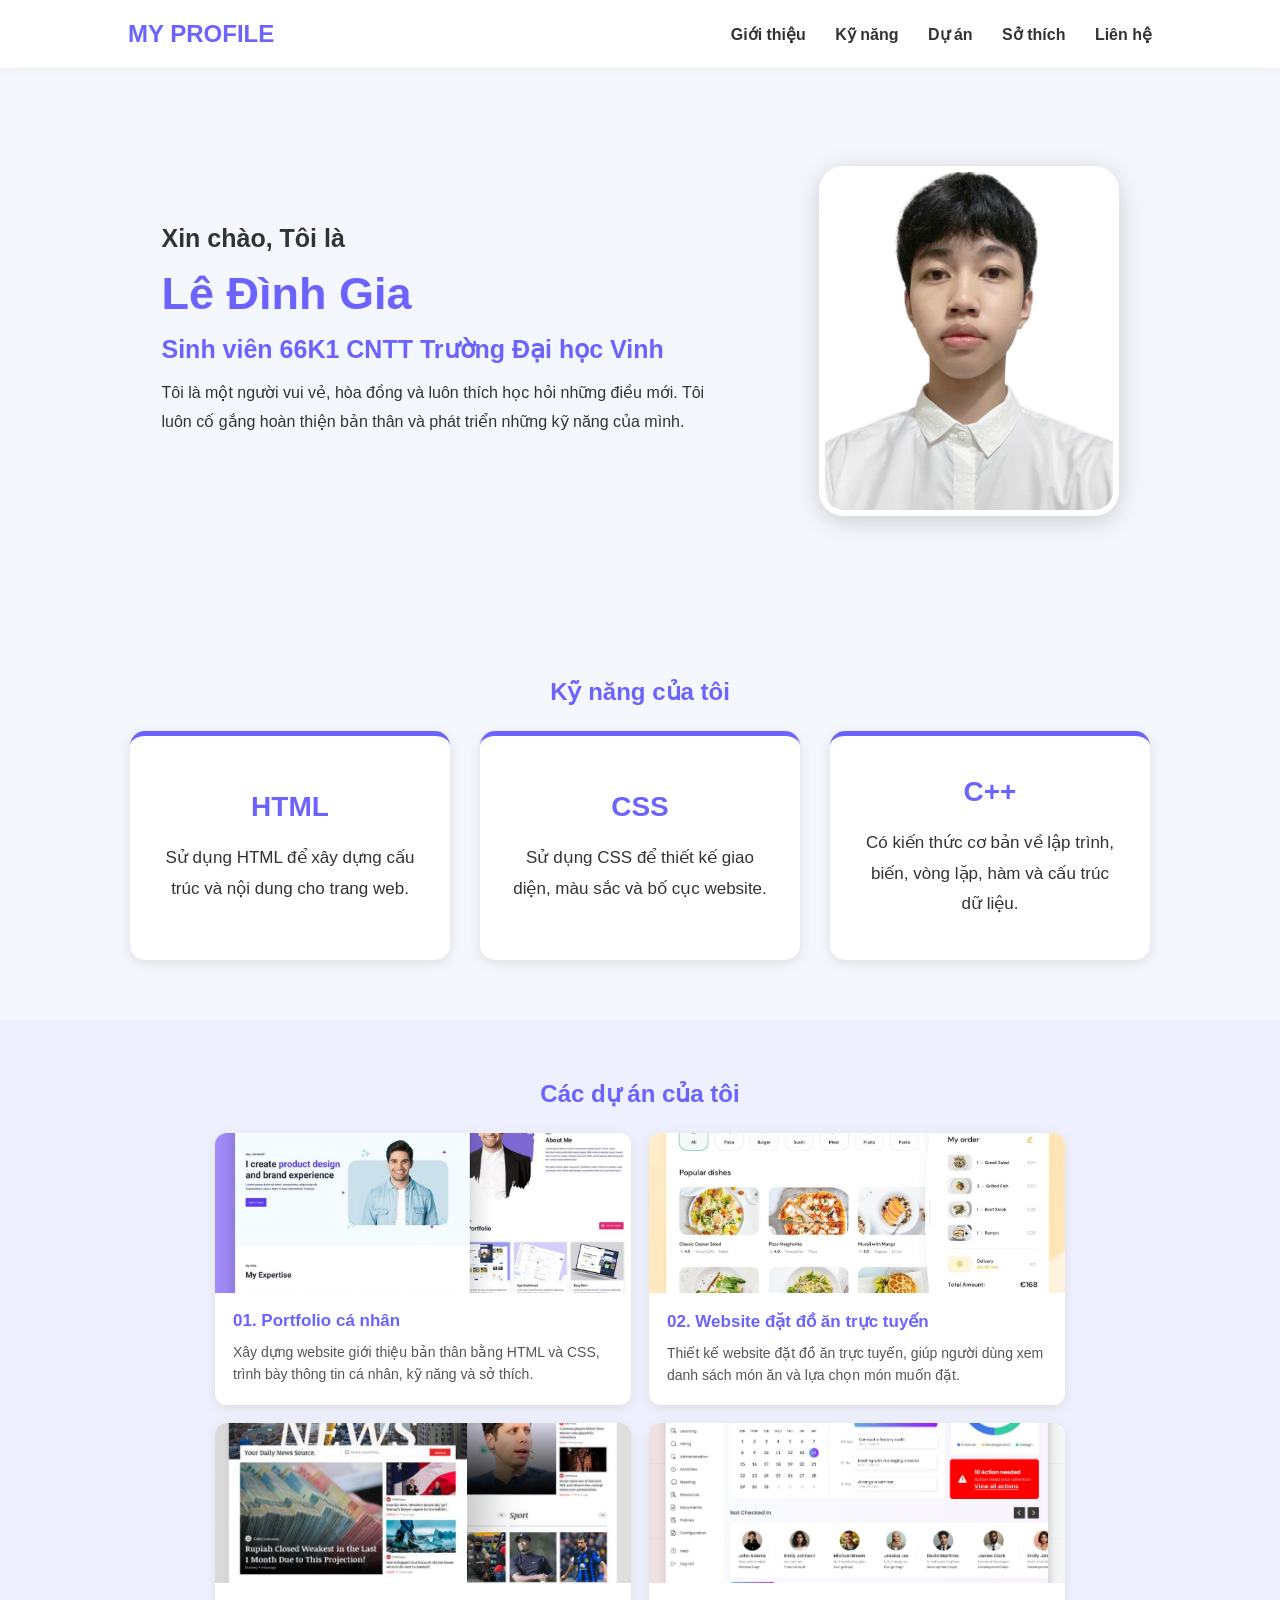
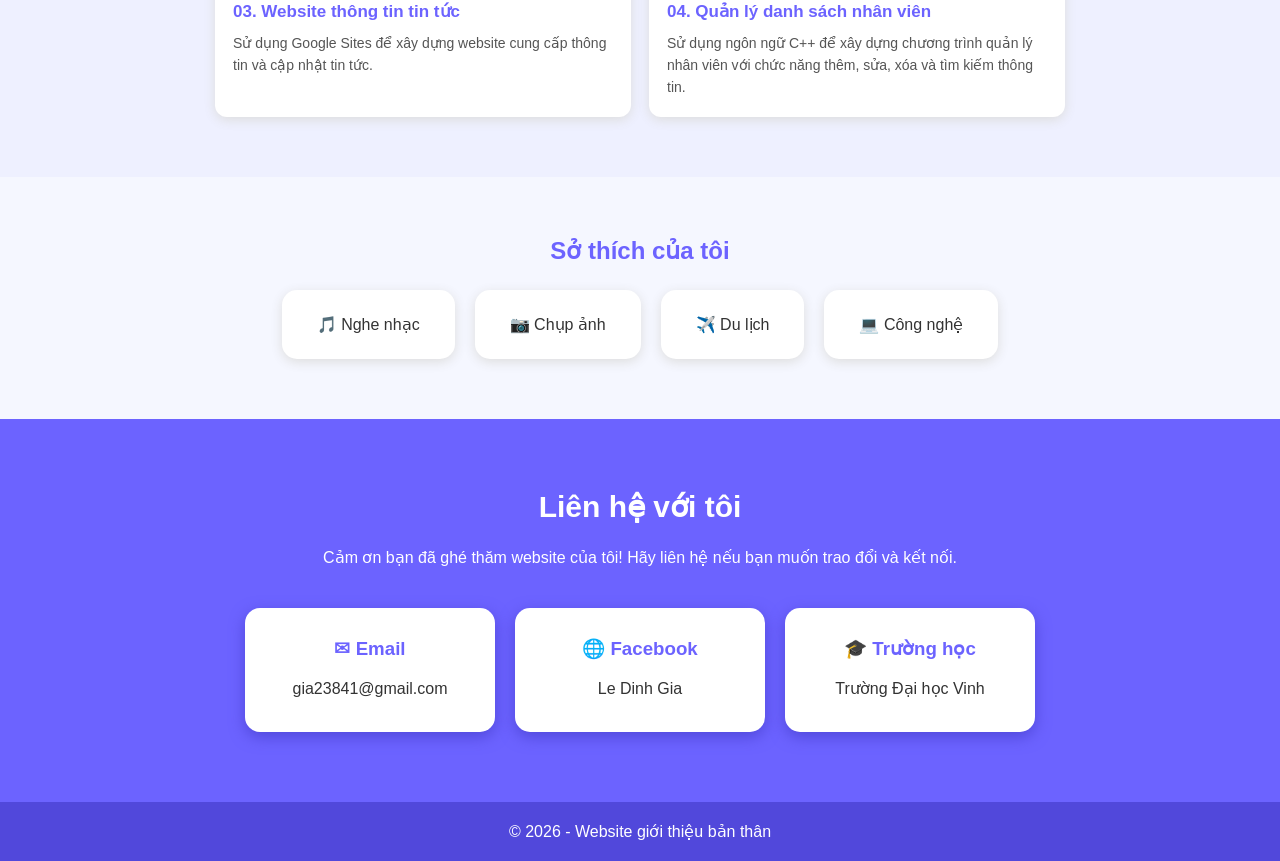
==== index.html @ 448e24ee "Refactor index.html structure and content" ====
<!DOCTYPE html>
<html lang="vi">
<head>
    <meta charset="UTF-8">
    <meta name="viewport" content="width=device-width, initial-scale=1.0">
    <title>Giới thiệu bản thân</title>
    <link rel="stylesheet" href="LeDinhGia.css">
</head>
<body>

    <!-- THANH MENU -->
    <header>
        <h2>MY PROFILE</h2>
        <nav>
            <a href="#about">Giới thiệu</a>
            <a href="#skill">Kỹ năng</a>
            <a href="#project">Dự án</a>
            <a href="#hobby">Sở thích</a>
            <a href="#contact">Liên hệ</a>
        </nav>
    </header>

    <!-- GIỚI THIỆU -->
    <section class="about" id="about">
        <div class="content">
            <h3>Xin chào, Tôi là</h3>
            <h1>Lê Đình Gia</h1>
            <h2>Sinh viên 66K1 CNTT Trường Đại học Vinh</h2>
            <p>
                Tôi là một người vui vẻ, hòa đồng và luôn thích học hỏi
                những điều mới. Tôi luôn cố gắng hoàn thiện bản thân
                và phát triển những kỹ năng của mình.
            </p>
        </div>

        <div class="image">
            <img src="LeDinhGia.jpg" alt="Ảnh chân dung của tôi">
        </div>
    </section>

    <!-- KỸ NĂNG -->
    <section class="skill" id="skill">
        <h2>Kỹ năng của tôi</h2>

        <div class="skill-list">

            <div class="item">
                <h3>HTML</h3>
                <p>
                    Sử dụng HTML để xây dựng cấu trúc
                    và nội dung cho trang web.
                </p>
            </div>

            <div class="item">
                <h3>CSS</h3>
                <p>
                    Sử dụng CSS để thiết kế giao diện,
                    màu sắc và bố cục website.
                </p>
            </div>

            <div class="item">
                <h3>C++</h3>
                <p>
                    Có kiến thức cơ bản về lập trình,
                    biến, vòng lặp, hàm và cấu trúc dữ liệu.
                </p>
            </div>

        </div>
    </section>

    <!-- DỰ ÁN -->
    <section class="project" id="project">
        <h2>Các dự án của tôi</h2>

        <div class="project-list">

            <div class="project-item">
                <img src="portfolio.jpg" alt="Portfolio cá nhân">
                <div class="project-content">
                    <h3>01. Portfolio cá nhân</h3>
                    <p>
                        Xây dựng website giới thiệu bản thân bằng HTML
                        và CSS, trình bày thông tin cá nhân, kỹ năng
                        và sở thích.
                    </p>
                </div>
            </div>

            <div class="project-item">
                <img src="food.jpg" alt="Website đặt đồ ăn">
                <div class="project-content">
                    <h3>02. Website đặt đồ ăn trực tuyến</h3>
                    <p>
                        Thiết kế website đặt đồ ăn trực tuyến,
                        giúp người dùng xem danh sách món ăn
                        và lựa chọn món muốn đặt.
                    </p>
                </div>
            </div>

            <div class="project-item">
                <img src="news.jpg.png" alt="Website thông tin tin tức">
                <div class="project-content">
                    <h3>03. Website thông tin tin tức</h3>
                    <p>
                        Sử dụng Google Sites để xây dựng website
                        cung cấp thông tin và cập nhật tin tức.
                    </p>
                </div>
            </div>

            <div class="project-item">
                <img src="employee.jpg" alt="Quản lý danh sách nhân viên">
                <div class="project-content">
                    <h3>04. Quản lý danh sách nhân viên</h3>
                    <p>
                        Sử dụng ngôn ngữ C++ để xây dựng chương trình
                        quản lý nhân viên với chức năng thêm, sửa,
                        xóa và tìm kiếm thông tin.
                    </p>
                </div>
            </div>

        </div>
    </section>

    <!-- SỞ THÍCH -->
    <section class="hobby" id="hobby">
        <h2>Sở thích của tôi</h2>

        <div class="hobby-list">
            <div class="item">🎵 Nghe nhạc</div>
            <div class="item">📷 Chụp ảnh</div>
            <div class="item">✈️ Du lịch</div>
            <div class="item">💻 Công nghệ</div>
        </div>
    </section>

    <!-- LIÊN HỆ -->
    <section class="contact" id="contact">
        <h2>Liên hệ với tôi</h2>

        <p class="contact-intro">
            Cảm ơn bạn đã ghé thăm website của tôi!
            Hãy liên hệ nếu bạn muốn trao đổi và kết nối.
        </p>

        <div class="contact-list">

            <div class="contact-item">
                <h3>✉ Email</h3>
                <p>gia23841@gmail.com</p>
            </div>

            <div class="contact-item">
                <h3>🌐 Facebook</h3>
                <p>Le Dinh Gia</p>
            </div>

            <div class="contact-item">
                <h3>🎓 Trường học</h3>
                <p>Trường Đại học Vinh</p>
            </div>

        </div>
    </section>

    <!-- CHÂN TRANG -->
    <footer>
        <p>© 2026 - Website giới thiệu bản thân</p>
    </footer>

</body>
</html>
---- LeDinhGia.css ----
* {
    margin: 0;
    padding: 0;
    box-sizing: border-box;
    font-family: Arial, sans-serif;
    scroll-behavior: smooth;
}

body {
    background: #f5f7ff;
    color: #333;
}

/* THANH MENU */
header {
    display: flex;
    justify-content: space-between;
    align-items: center;
    padding: 20px 10%;
    background: white;
    box-shadow: 0 2px 10px #eee;
}

header h2 {
    color: #6c63ff;
}

nav a {
    text-decoration: none;
    color: #333;
    margin-left: 25px;
    font-weight: bold;
    transition: 0.3s;
}

nav a:hover {
    color: #6c63ff;
}

/* GIỚI THIỆU */
.about {
    min-height: 550px;
    display: flex;
    align-items: center;
    justify-content: space-around;
    padding: 60px 10%;
    gap: 40px;
}

.content {
    max-width: 550px;
}

.content h3 {
    font-size: 25px;
}

.content h1 {
    font-size: 45px;
    color: #6c63ff;
    margin: 15px 0;
}

.content h2 {
    font-size: 25px;
    margin-bottom: 15px;
}

.content p {
    line-height: 1.8;
    margin-bottom: 25px;
}

/* ẢNH CÁ NHÂN */
.image img {
    width: 300px;
    height: 350px;
    object-fit: cover;
    border-radius: 25px;
    border: 6px solid white;
    box-shadow: 0 5px 25px #ccc;
}

/* CÁC PHẦN NỘI DUNG */
.skill, .project, .hobby {
    text-align: center;
    padding: 60px 10%;
}

section h2 {
    color: #6c63ff;
    margin-bottom: 25px;
}

/* KỸ NĂNG */
.skill-list {
    display: flex;
    justify-content: center;
    flex-wrap: wrap;
    gap: 30px;
}

.skill .item {
    width: 320px;
    min-height: 210px;
    padding: 40px 30px;
    border-top: 5px solid #6c63ff;
    display: flex;
    flex-direction: column;
    justify-content: center;
}

.skill .item h3 {
    color: #6c63ff;
    font-size: 28px;
    margin-bottom: 20px;
}

.skill .item p {
    font-size: 17px;
    line-height: 1.8;
}

/* DỰ ÁN */
.project {
    background: #eef0ff;
}

.project-list {
    display: grid;
    grid-template-columns: repeat(2, 1fr);
    gap: 18px;
    max-width: 850px;
    margin: auto;
}

.project-item {
    background: white;
    border-radius: 12px;
    overflow: hidden;
    box-shadow: 0 3px 12px #ddd;
    transition: 0.3s;
    text-align: left;
}

.project-item:hover {
    transform: translateY(-5px);
    box-shadow: 0 5px 18px #ccc;
}

.project-item img {
    width: 100%;
    height: 160px;
    object-fit: cover;
    display: block;
}

.project-content {
    padding: 18px;
}

.project-content h3 {
    color: #6c63ff;
    margin-bottom: 10px;
    font-size: 17px;
}

.project-content p {
    line-height: 1.6;
    color: #555;
    font-size: 14px;
}

/* SỞ THÍCH */
.hobby-list {
    display: flex;
    justify-content: center;
    flex-wrap: wrap;
    gap: 20px;
}

/* KHUNG NỘI DUNG */
.item {
    background: white;
    padding: 25px 35px;
    border-radius: 15px;
    box-shadow: 0 3px 12px #ddd;
    transition: 0.3s;
}

.item:hover {
    transform: translateY(-5px);
    box-shadow: 0 5px 18px #ccc;
}

/* LIÊN HỆ */
.contact {
    background: #6c63ff;
    color: white;
    text-align: center;
    padding: 70px 10%;
}

.contact h2 {
    color: white;
    font-size: 30px;
    margin-bottom: 20px;
}

.contact-intro {
    line-height: 1.8;
    margin-bottom: 35px;
}

.contact-list {
    display: flex;
    justify-content: center;
    flex-wrap: wrap;
    gap: 20px;
}

.contact-item {
    background: white;
    color: #333;
    padding: 30px 25px;
    width: 250px;
    border-radius: 15px;
    box-shadow: 0 5px 15px #5148db;
    transition: 0.3s;
}

.contact-item:hover {
    transform: translateY(-7px);
}

.contact-item h3 {
    color: #6c63ff;
    margin-bottom: 15px;
}

.contact-item p {
    line-height: 1.7;
}

/* CHÂN TRANG */
footer {
    text-align: center;
    padding: 20px;
    background: #5148db;
    color: white;
}

/* GIAO DIỆN ĐIỆN THOẠI */
@media (max-width: 768px) {
    header {
        flex-direction: column;
        gap: 20px;
        padding: 20px 5%;
    }

    nav {
        display: flex;
        justify-content: center;
        flex-wrap: wrap;
        gap: 15px;
    }

    nav a {
        margin: 0;
    }

    .about {
        flex-direction: column-reverse;
        text-align: center;
        padding: 40px 5%;
    }

    .content h1 {
        font-size: 35px;
    }

    .image img {
        width: 250px;
        height: 300px;
        max-width: 100%;
    }

    .skill, .project, .hobby {
        padding: 45px 5%;
    }

    .skill .item {
        width: 100%;
        max-width: 350px;
    }

    .project-list {
        grid-template-columns: 1fr;
        gap: 20px;
    }

    .project-item img {
        height: 180px;
    }

    .contact {
        padding: 45px 5%;
    }

    .contact-item {
        width: 100%;
        max-width: 350px;
    }
}
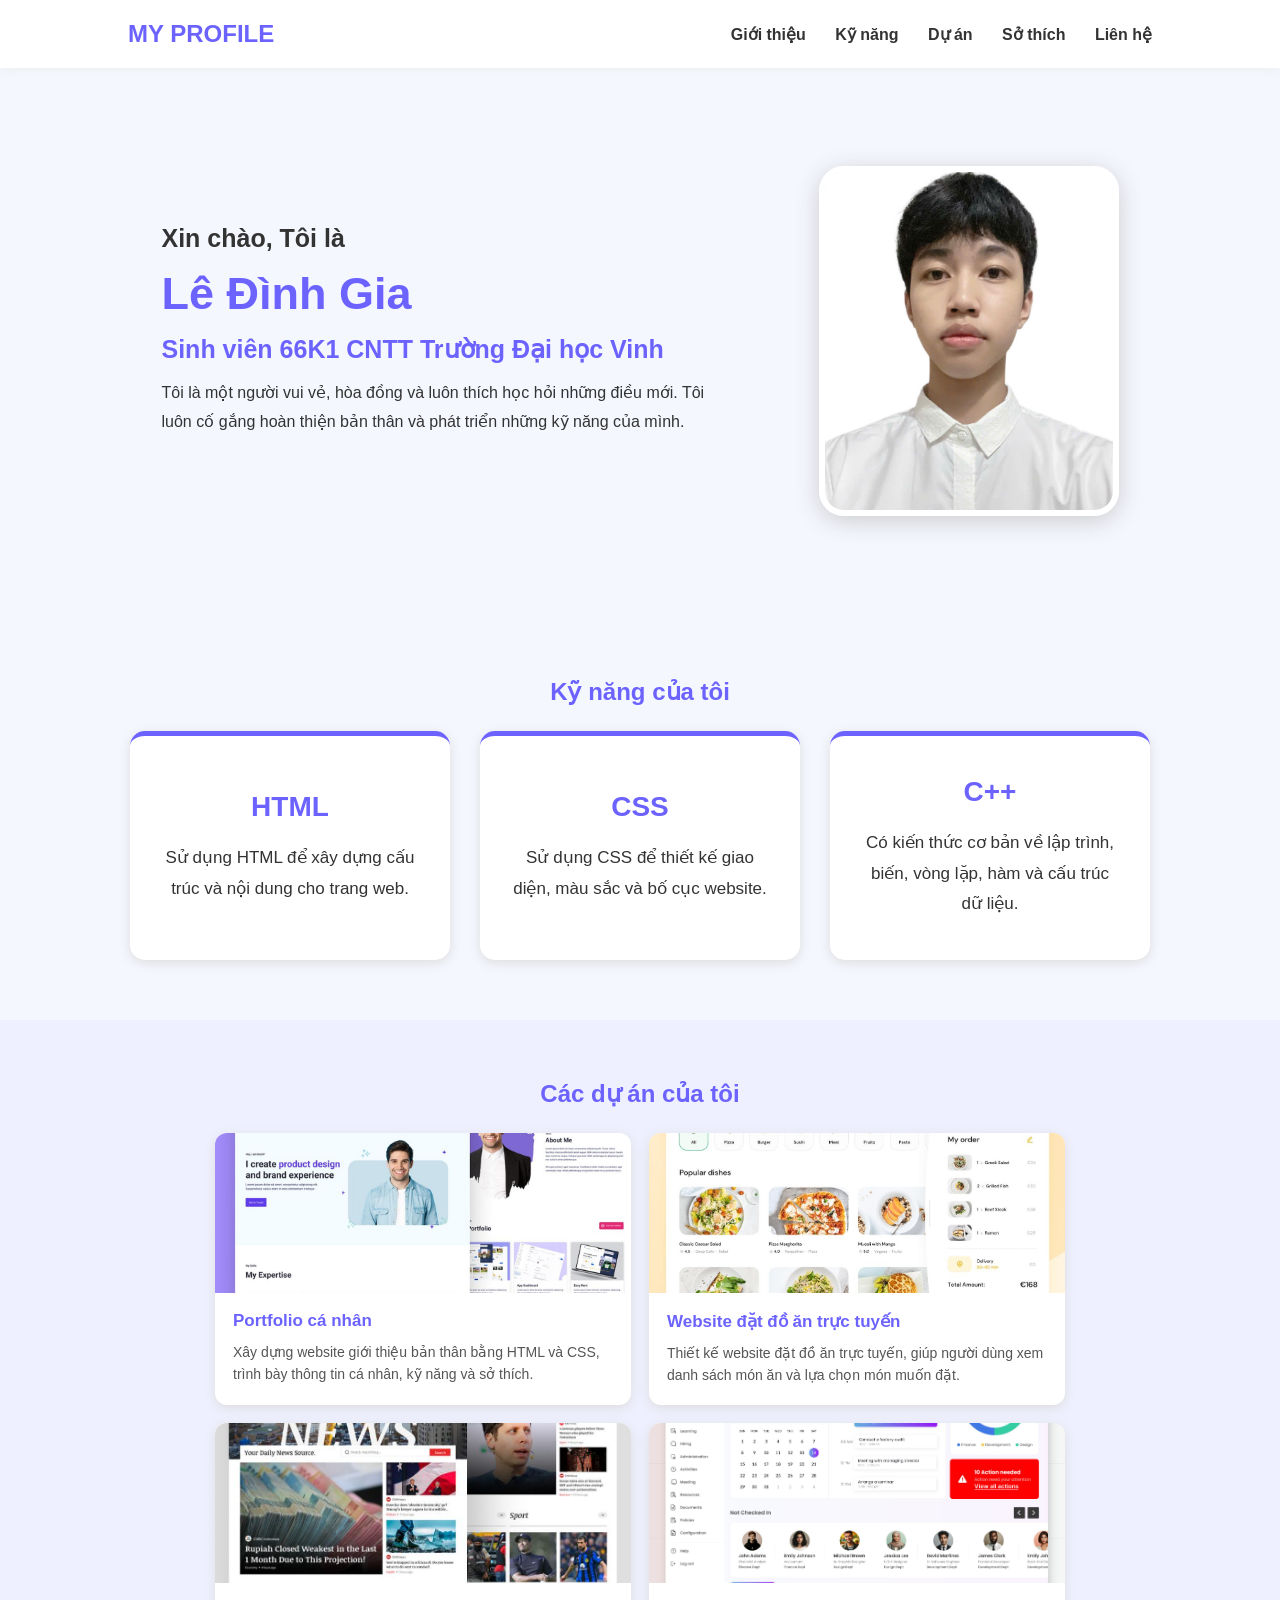
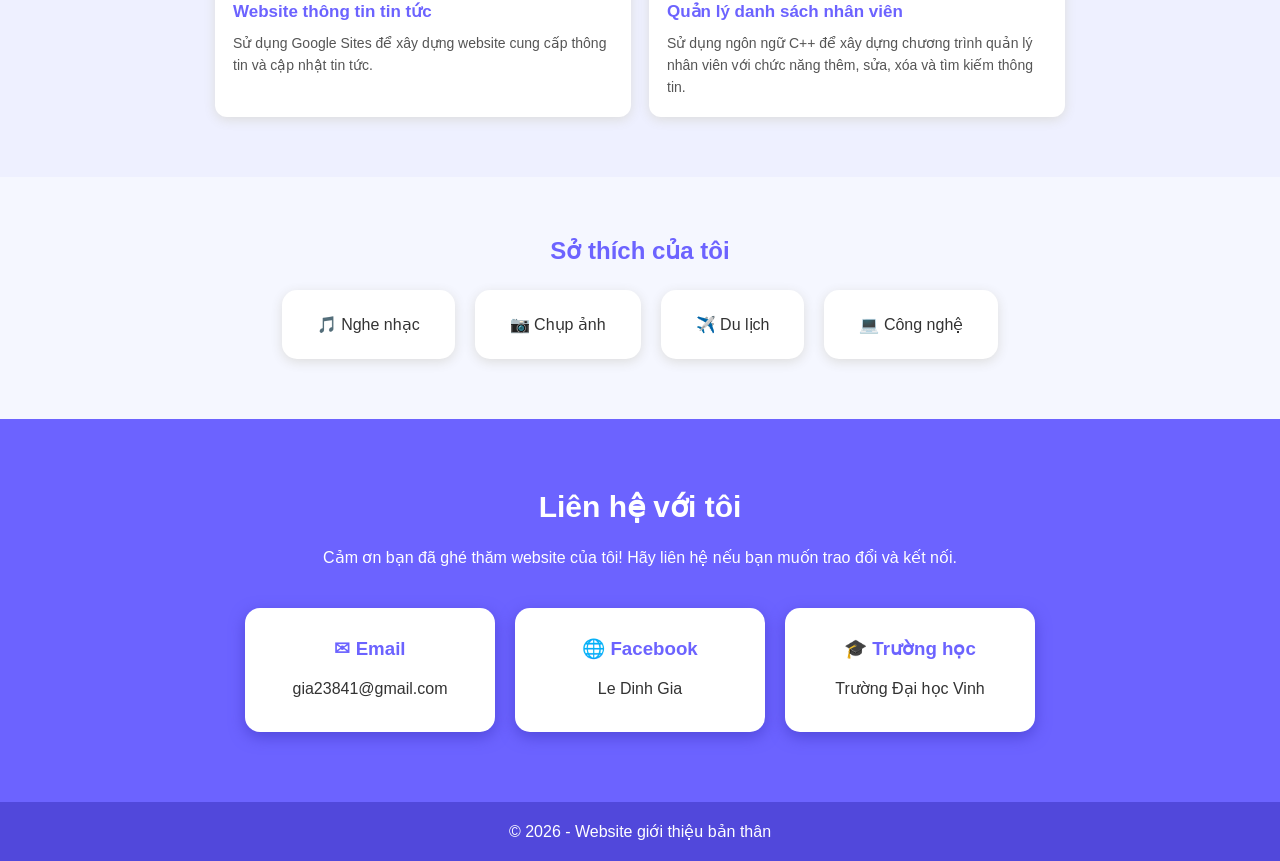
==== commit fdeb3736: "Restore index.html to original state" ====
--- a/index.html
+++ b/index.html
@@ -81,7 +81,7 @@
             <div class="project-item">
                 <img src="portfolio.jpg" alt="Portfolio cá nhân">
                 <div class="project-content">
-                    <h3>01. Portfolio cá nhân</h3>
+                    <h3>Portfolio cá nhân</h3>
                     <p>
                         Xây dựng website giới thiệu bản thân bằng HTML
                         và CSS, trình bày thông tin cá nhân, kỹ năng
@@ -93,7 +93,7 @@
             <div class="project-item">
                 <img src="food.jpg" alt="Website đặt đồ ăn">
                 <div class="project-content">
-                    <h3>02. Website đặt đồ ăn trực tuyến</h3>
+                    <h3>Website đặt đồ ăn trực tuyến</h3>
                     <p>
                         Thiết kế website đặt đồ ăn trực tuyến,
                         giúp người dùng xem danh sách món ăn
@@ -105,7 +105,7 @@
             <div class="project-item">
                 <img src="news.jpg.png" alt="Website thông tin tin tức">
                 <div class="project-content">
-                    <h3>03. Website thông tin tin tức</h3>
+                    <h3>Website thông tin tin tức</h3>
                     <p>
                         Sử dụng Google Sites để xây dựng website
                         cung cấp thông tin và cập nhật tin tức.
@@ -114,9 +114,9 @@
             </div>
 
             <div class="project-item">
-                <img src="employee.jpg" alt="Quản lý danh sách nhân viên">
+                <img src="employee.jpg.png" alt="Quản lý danh sách nhân viên">
                 <div class="project-content">
-                    <h3>04. Quản lý danh sách nhân viên</h3>
+                    <h3>Quản lý danh sách nhân viên</h3>
                     <p>
                         Sử dụng ngôn ngữ C++ để xây dựng chương trình
                         quản lý nhân viên với chức năng thêm, sửa,
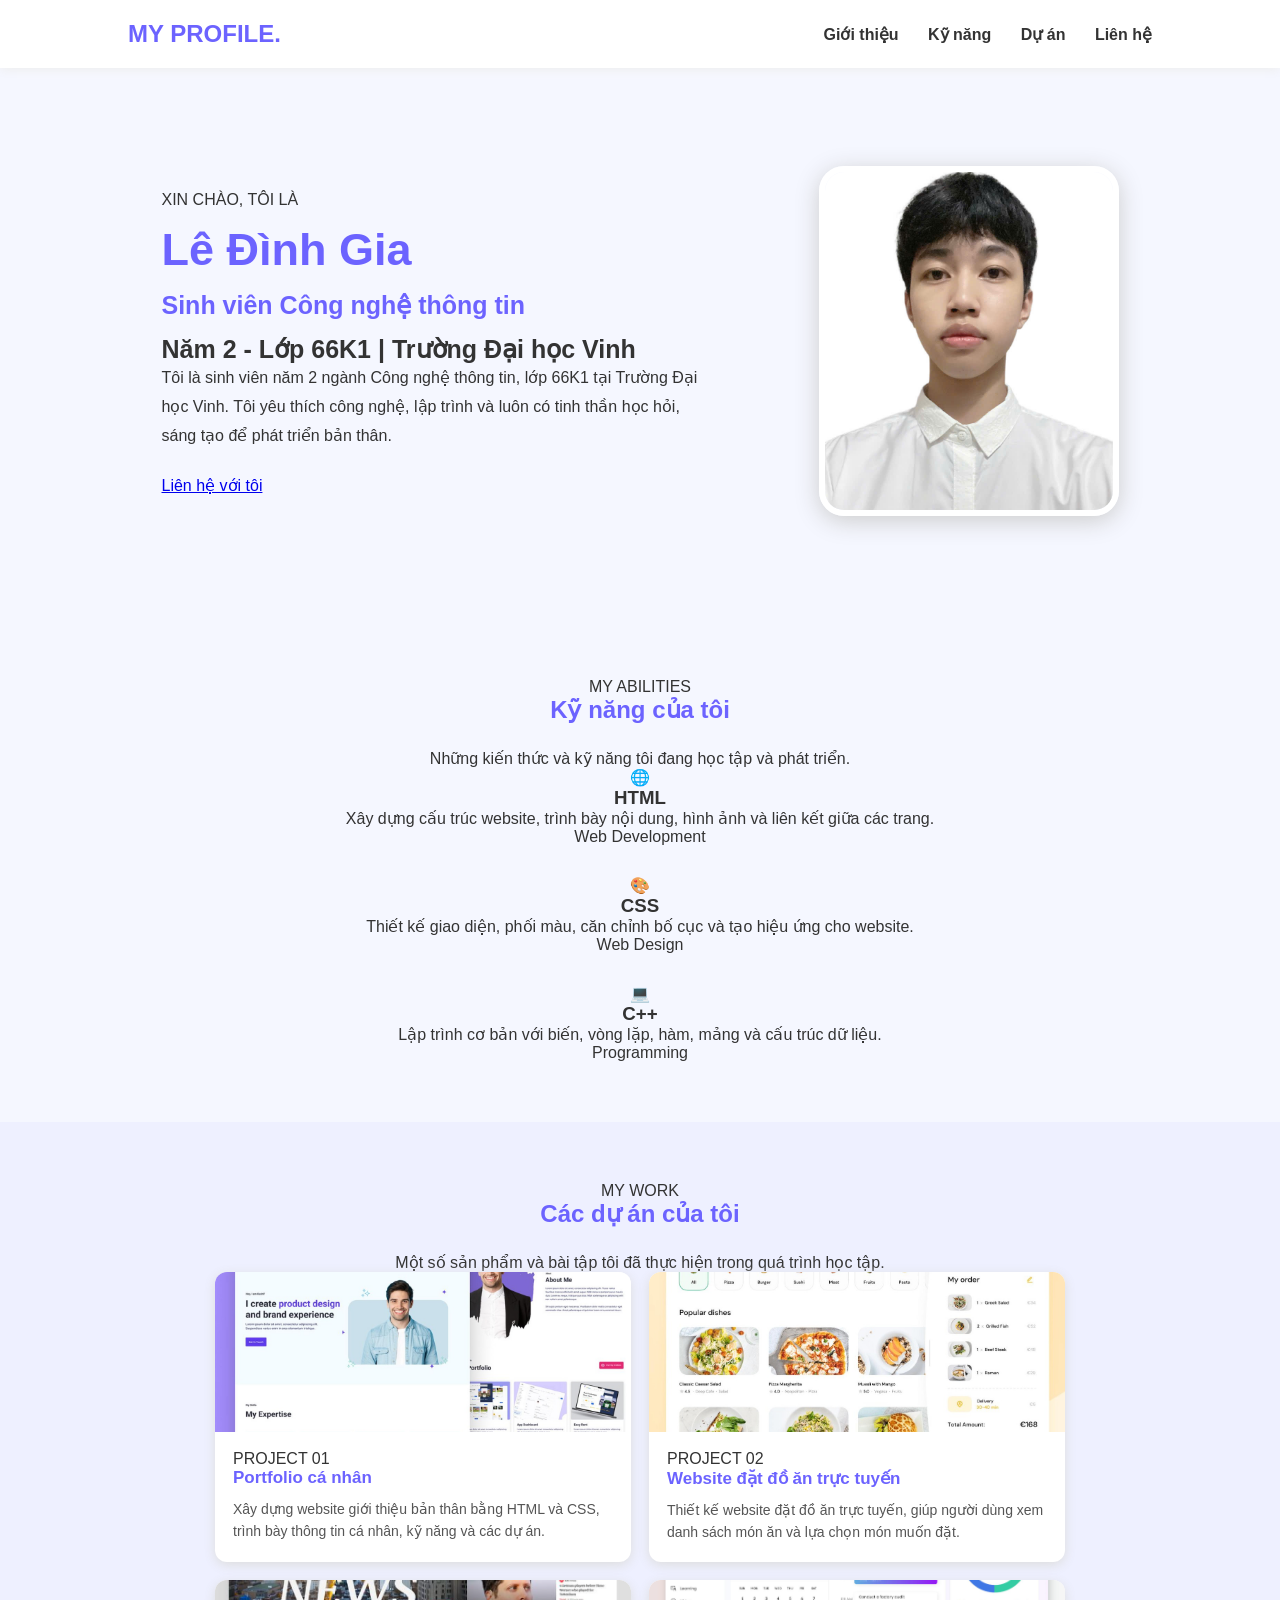
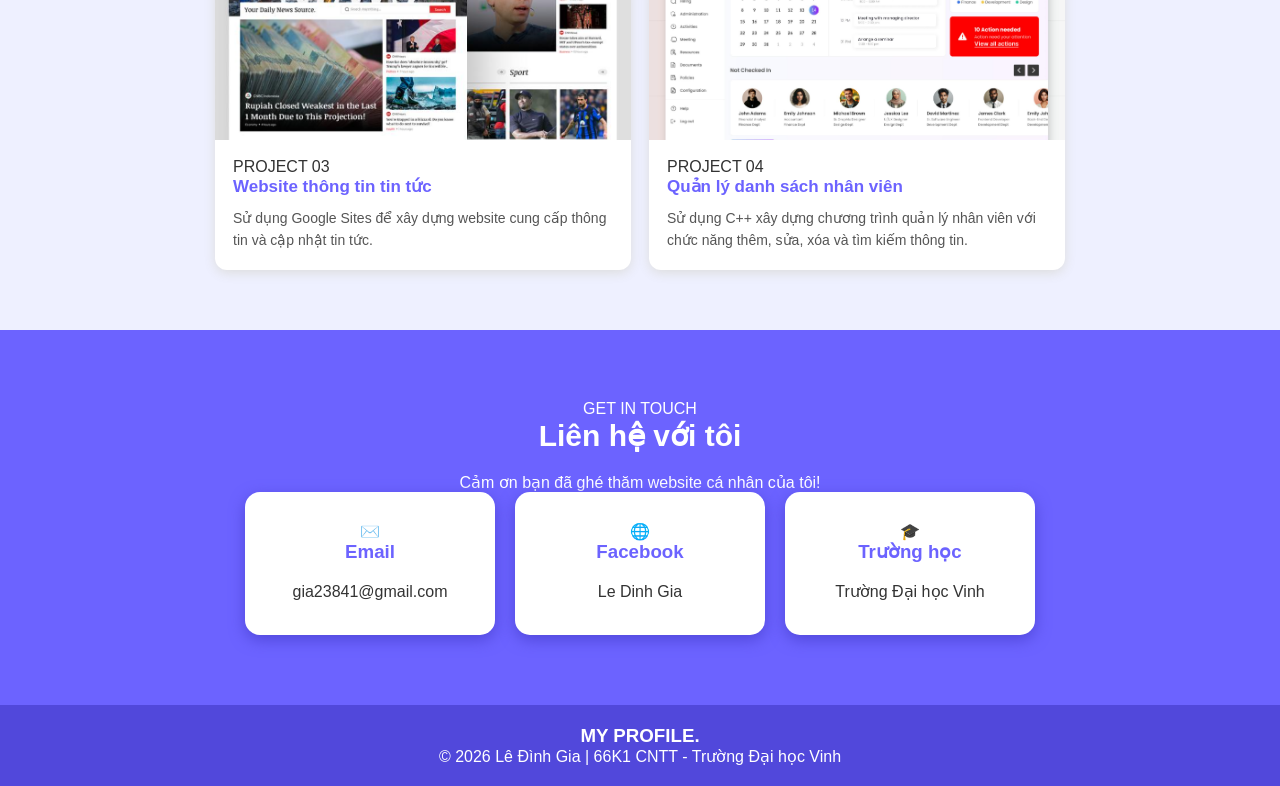
==== commit 9b76258b: "Update index.html" ====
--- a/index.html
+++ b/index.html
@@ -4,69 +4,90 @@
 <head>
     <meta charset="UTF-8">
     <meta name="viewport" content="width=device-width, initial-scale=1.0">
-    <title>Giới thiệu bản thân</title>
+    <title>Portfolio - Lê Đình Gia</title>
     <link rel="stylesheet" href="LeDinhGia.css">
 </head>
 <body>
 
-    <!-- THANH MENU -->
+    <!-- MENU -->
     <header>
-        <h2>MY PROFILE</h2>
+        <h2 class="logo">MY PROFILE<span>.</span></h2>
+
         <nav>
             <a href="#about">Giới thiệu</a>
             <a href="#skill">Kỹ năng</a>
             <a href="#project">Dự án</a>
-            <a href="#hobby">Sở thích</a>
             <a href="#contact">Liên hệ</a>
         </nav>
     </header>
 
     <!-- GIỚI THIỆU -->
     <section class="about" id="about">
+
         <div class="content">
-            <h3>Xin chào, Tôi là</h3>
+            <span class="hello">XIN CHÀO, TÔI LÀ</span>
+
             <h1>Lê Đình Gia</h1>
-            <h2>Sinh viên 66K1 CNTT Trường Đại học Vinh</h2>
+
+            <h2>Sinh viên Công nghệ thông tin</h2>
+
+            <h3>Năm 2 - Lớp 66K1 | Trường Đại học Vinh</h3>
+
             <p>
-                Tôi là một người vui vẻ, hòa đồng và luôn thích học hỏi
-                những điều mới. Tôi luôn cố gắng hoàn thiện bản thân
-                và phát triển những kỹ năng của mình.
+                Tôi là sinh viên năm 2 ngành Công nghệ thông tin,
+                lớp 66K1 tại Trường Đại học Vinh.
+                Tôi yêu thích công nghệ, lập trình và luôn có tinh thần
+                học hỏi, sáng tạo để phát triển bản thân.
             </p>
+
+            <a href="#contact" class="btn">Liên hệ với tôi</a>
         </div>
 
         <div class="image">
-            <img src="LeDinhGia.jpg" alt="Ảnh chân dung của tôi">
-        </div>
+            <img src="LeDinhGia.jpg" alt="Ảnh chân dung Lê Đình Gia">
+        </div>
+
     </section>
 
     <!-- KỸ NĂNG -->
     <section class="skill" id="skill">
-        <h2>Kỹ năng của tôi</h2>
+
+        <div class="section-title">
+            <span>MY ABILITIES</span>
+            <h2>Kỹ năng của tôi</h2>
+            <p>Những kiến thức và kỹ năng tôi đang học tập và phát triển.</p>
+        </div>
 
         <div class="skill-list">
 
-            <div class="item">
+            <div class="skill-item">
+                <div class="skill-icon">🌐</div>
                 <h3>HTML</h3>
                 <p>
-                    Sử dụng HTML để xây dựng cấu trúc
-                    và nội dung cho trang web.
+                    Xây dựng cấu trúc website, trình bày nội dung,
+                    hình ảnh và liên kết giữa các trang.
                 </p>
-            </div>
-
-            <div class="item">
+                <span class="skill-tag">Web Development</span>
+            </div>
+
+            <div class="skill-item">
+                <div class="skill-icon">🎨</div>
                 <h3>CSS</h3>
                 <p>
-                    Sử dụng CSS để thiết kế giao diện,
-                    màu sắc và bố cục website.
+                    Thiết kế giao diện, phối màu, căn chỉnh bố cục
+                    và tạo hiệu ứng cho website.
                 </p>
-            </div>
-
-            <div class="item">
+                <span class="skill-tag">Web Design</span>
+            </div>
+
+            <div class="skill-item">
+                <div class="skill-icon">💻</div>
                 <h3>C++</h3>
                 <p>
-                    Có kiến thức cơ bản về lập trình,
-                    biến, vòng lặp, hàm và cấu trúc dữ liệu.
+                    Lập trình cơ bản với biến, vòng lặp, hàm,
+                    mảng và cấu trúc dữ liệu.
                 </p>
+                <span class="skill-tag">Programming</span>
             </div>
 
         </div>
@@ -74,25 +95,34 @@
 
     <!-- DỰ ÁN -->
     <section class="project" id="project">
-        <h2>Các dự án của tôi</h2>
+
+        <div class="section-title">
+            <span>MY WORK</span>
+            <h2>Các dự án của tôi</h2>
+            <p>Một số sản phẩm và bài tập tôi đã thực hiện trong quá trình học tập.</p>
+        </div>
 
         <div class="project-list">
 
             <div class="project-item">
                 <img src="portfolio.jpg" alt="Portfolio cá nhân">
-                <div class="project-content">
+
+                <div class="project-content">
+                    <span>PROJECT 01</span>
                     <h3>Portfolio cá nhân</h3>
                     <p>
                         Xây dựng website giới thiệu bản thân bằng HTML
                         và CSS, trình bày thông tin cá nhân, kỹ năng
-                        và sở thích.
+                        và các dự án.
                     </p>
                 </div>
             </div>
 
             <div class="project-item">
                 <img src="food.jpg" alt="Website đặt đồ ăn">
-                <div class="project-content">
+
+                <div class="project-content">
+                    <span>PROJECT 02</span>
                     <h3>Website đặt đồ ăn trực tuyến</h3>
                     <p>
                         Thiết kế website đặt đồ ăn trực tuyến,
@@ -103,8 +133,10 @@
             </div>
 
             <div class="project-item">
-                <img src="news.jpg.png" alt="Website thông tin tin tức">
-                <div class="project-content">
+                <img src="news.jpg" alt="Website thông tin tin tức">
+
+                <div class="project-content">
+                    <span>PROJECT 03</span>
                     <h3>Website thông tin tin tức</h3>
                     <p>
                         Sử dụng Google Sites để xây dựng website
@@ -114,64 +146,59 @@
             </div>
 
             <div class="project-item">
-                <img src="employee.jpg.png" alt="Quản lý danh sách nhân viên">
-                <div class="project-content">
+                <img src="employee.jpg" alt="Quản lý danh sách nhân viên">
+
+                <div class="project-content">
+                    <span>PROJECT 04</span>
                     <h3>Quản lý danh sách nhân viên</h3>
                     <p>
-                        Sử dụng ngôn ngữ C++ để xây dựng chương trình
-                        quản lý nhân viên với chức năng thêm, sửa,
-                        xóa và tìm kiếm thông tin.
-                    </p>
-                </div>
-            </div>
-
-        </div>
-    </section>
-
-    <!-- SỞ THÍCH -->
-    <section class="hobby" id="hobby">
-        <h2>Sở thích của tôi</h2>
-
-        <div class="hobby-list">
-            <div class="item">🎵 Nghe nhạc</div>
-            <div class="item">📷 Chụp ảnh</div>
-            <div class="item">✈️ Du lịch</div>
-            <div class="item">💻 Công nghệ</div>
+                        Sử dụng C++ xây dựng chương trình quản lý
+                        nhân viên với chức năng thêm, sửa, xóa
+                        và tìm kiếm thông tin.
+                    </p>
+                </div>
+            </div>
+
         </div>
     </section>
 
     <!-- LIÊN HỆ -->
     <section class="contact" id="contact">
-        <h2>Liên hệ với tôi</h2>
-
-        <p class="contact-intro">
-            Cảm ơn bạn đã ghé thăm website của tôi!
-            Hãy liên hệ nếu bạn muốn trao đổi và kết nối.
-        </p>
+
+        <div class="section-title">
+            <span>GET IN TOUCH</span>
+            <h2>Liên hệ với tôi</h2>
+            <p>Cảm ơn bạn đã ghé thăm website cá nhân của tôi!</p>
+        </div>
 
         <div class="contact-list">
 
             <div class="contact-item">
-                <h3>✉ Email</h3>
+                <div class="contact-icon">✉️</div>
+                <h3>Email</h3>
                 <p>gia23841@gmail.com</p>
             </div>
 
             <div class="contact-item">
-                <h3>🌐 Facebook</h3>
+                <div class="contact-icon">🌐</div>
+                <h3>Facebook</h3>
                 <p>Le Dinh Gia</p>
             </div>
 
             <div class="contact-item">
-                <h3>🎓 Trường học</h3>
+                <div class="contact-icon">🎓</div>
+                <h3>Trường học</h3>
                 <p>Trường Đại học Vinh</p>
             </div>
 
         </div>
+
     </section>
 
     <!-- CHÂN TRANG -->
     <footer>
-        <p>© 2026 - Website giới thiệu bản thân</p>
+        <h3>MY PROFILE<span>.</span></h3>
+        <p>© 2026 Lê Đình Gia | 66K1 CNTT - Trường Đại học Vinh</p>
     </footer>
 
 </body>
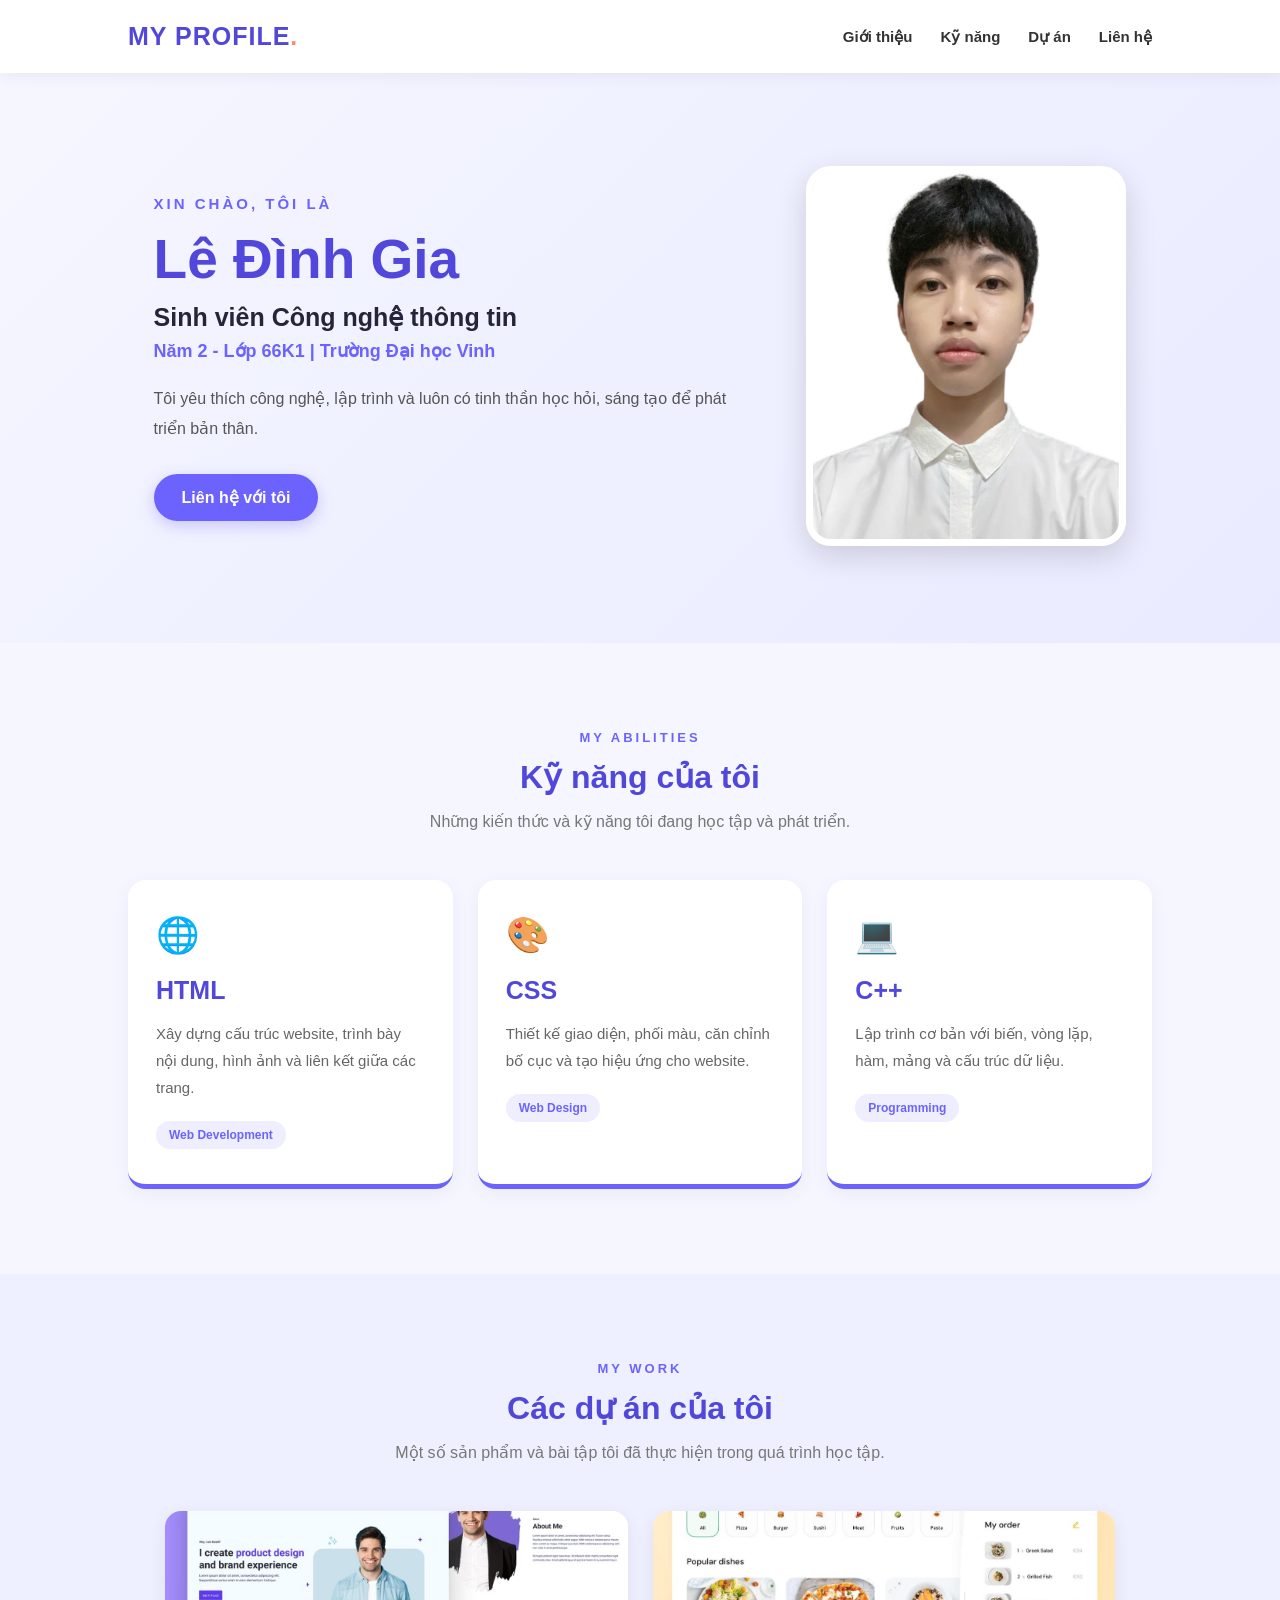
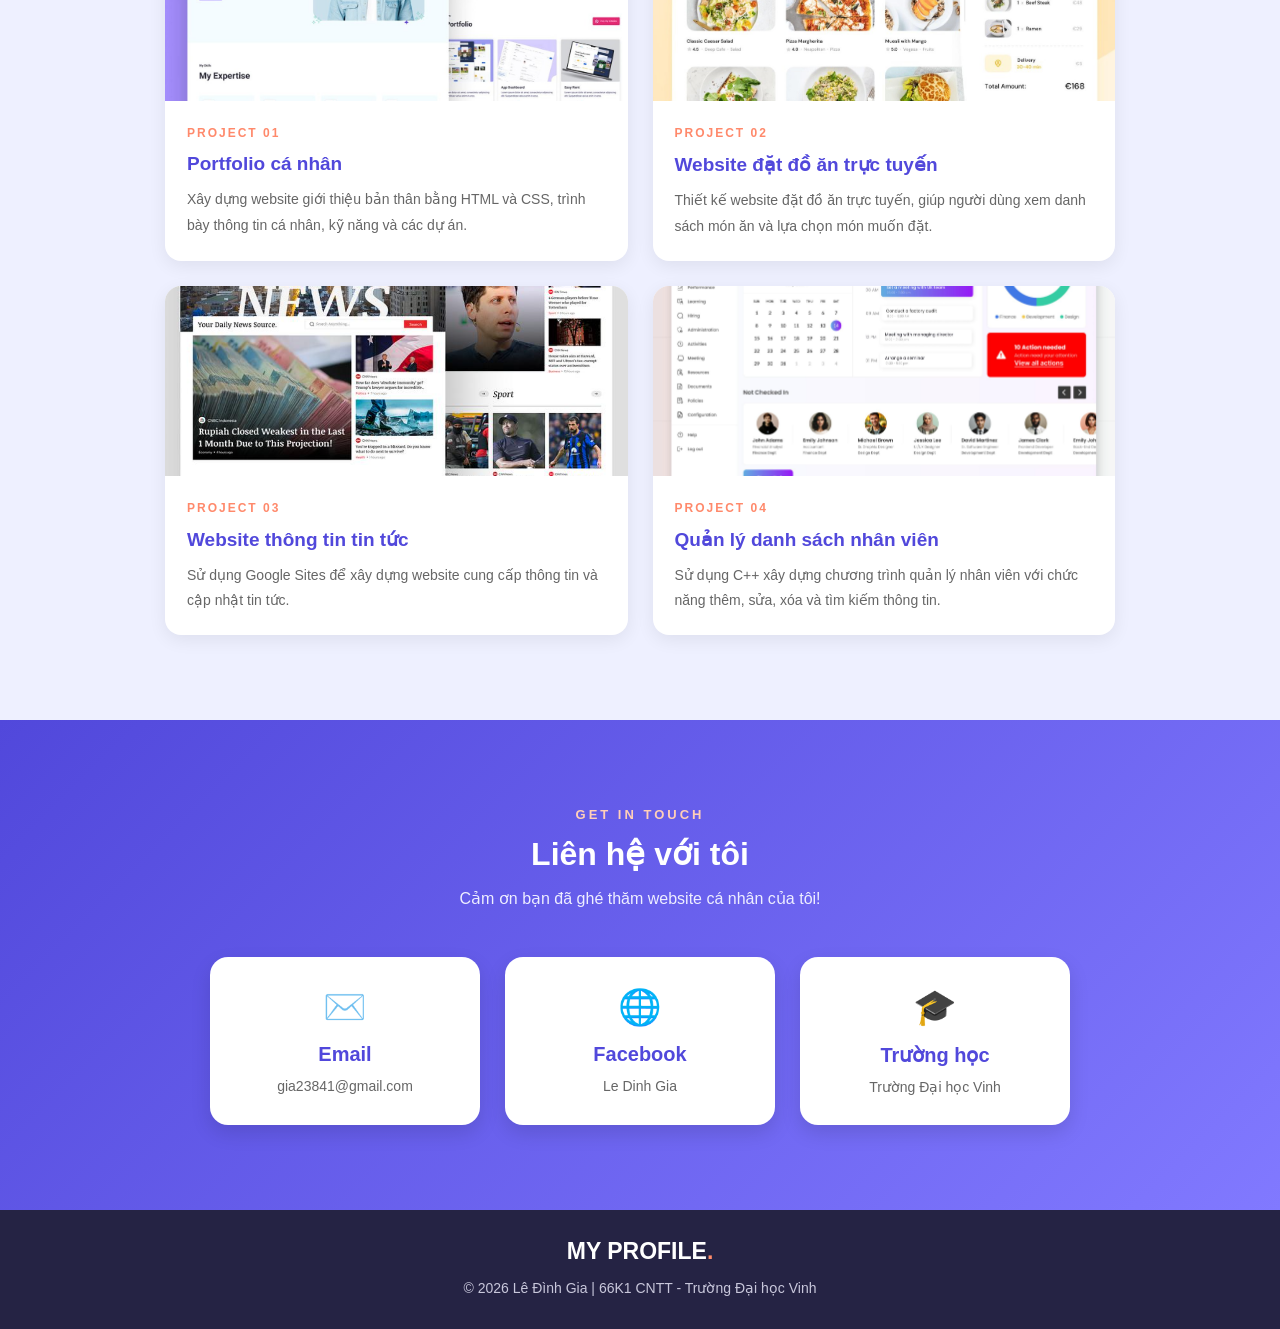
==== commit e4eeefe4: "Update index.html" ====
--- a/index.html
+++ b/index.html
@@ -34,8 +34,6 @@
             <h3>Năm 2 - Lớp 66K1 | Trường Đại học Vinh</h3>
 
             <p>
-                Tôi là sinh viên năm 2 ngành Công nghệ thông tin,
-                lớp 66K1 tại Trường Đại học Vinh.
                 Tôi yêu thích công nghệ, lập trình và luôn có tinh thần
                 học hỏi, sáng tạo để phát triển bản thân.
             </p>
@@ -133,7 +131,7 @@
             </div>
 
             <div class="project-item">
-                <img src="news.jpg" alt="Website thông tin tin tức">
+                <img src="news.jpg.png" alt="Website thông tin tin tức">
 
                 <div class="project-content">
                     <span>PROJECT 03</span>
@@ -146,7 +144,7 @@
             </div>
 
             <div class="project-item">
-                <img src="employee.jpg" alt="Quản lý danh sách nhân viên">
+                <img src="employee.jpg.png" alt="Quản lý danh sách nhân viên">
 
                 <div class="project-content">
                     <span>PROJECT 04</span>
--- a/LeDinhGia.css
+++ b/LeDinhGia.css
@@ -8,29 +8,44 @@
 }
 
 body {
-    background: #f5f7ff;
-    color: #333;
-}
-
-/* THANH MENU */
+    background: #f5f6ff;
+    color: #25243a;
+}
+
+/* MENU */
 header {
     display: flex;
     justify-content: space-between;
     align-items: center;
-    padding: 20px 10%;
-    background: white;
-    box-shadow: 0 2px 10px #eee;
-}
-
-header h2 {
-    color: #6c63ff;
+    padding: 22px 10%;
+    background: #ffffff;
+    position: sticky;
+    top: 0;
+    z-index: 100;
+    box-shadow: 0 3px 15px rgba(0,0,0,0.06);
+}
+
+.logo {
+    font-size: 25px;
+    color: #5148db;
+    letter-spacing: 1px;
+}
+
+.logo span,
+footer span {
+    color: #ff8b6a;
+}
+
+nav {
+    display: flex;
+    gap: 28px;
 }
 
 nav a {
     text-decoration: none;
     color: #333;
-    margin-left: 25px;
-    font-weight: bold;
+    font-weight: bold;
+    font-size: 15px;
     transition: 0.3s;
 }
 
@@ -40,219 +55,301 @@
 
 /* GIỚI THIỆU */
 .about {
-    min-height: 550px;
+    min-height: 570px;
     display: flex;
     align-items: center;
-    justify-content: space-around;
-    padding: 60px 10%;
-    gap: 40px;
+    justify-content: space-between;
+    padding: 75px 12%;
+    gap: 50px;
+    background: linear-gradient(135deg, #f5f6ff, #e9eaff);
 }
 
 .content {
-    max-width: 550px;
-}
-
-.content h3 {
-    font-size: 25px;
+    max-width: 600px;
+}
+
+.hello {
+    display: inline-block;
+    color: #6c63ff;
+    font-size: 15px;
+    font-weight: bold;
+    letter-spacing: 3px;
+    margin-bottom: 15px;
 }
 
 .content h1 {
-    font-size: 45px;
-    color: #6c63ff;
-    margin: 15px 0;
+    font-size: 55px;
+    color: #5148db;
+    margin-bottom: 12px;
 }
 
 .content h2 {
     font-size: 25px;
-    margin-bottom: 15px;
+    margin-bottom: 8px;
+}
+
+.content h3 {
+    font-size: 18px;
+    color: #6c63ff;
+    margin-bottom: 22px;
 }
 
 .content p {
-    line-height: 1.8;
-    margin-bottom: 25px;
+    line-height: 1.9;
+    color: #555;
+    font-size: 16px;
+    margin-bottom: 30px;
+}
+
+.btn {
+    display: inline-block;
+    padding: 14px 28px;
+    background: #6c63ff;
+    color: white;
+    text-decoration: none;
+    border-radius: 30px;
+    font-weight: bold;
+    transition: 0.3s;
+    box-shadow: 0 5px 15px rgba(108,99,255,0.3);
+}
+
+.btn:hover {
+    background: #5148db;
+    transform: translateY(-4px);
 }
 
 /* ẢNH CÁ NHÂN */
 .image img {
-    width: 300px;
-    height: 350px;
+    width: 320px;
+    height: 380px;
     object-fit: cover;
     border-radius: 25px;
-    border: 6px solid white;
-    box-shadow: 0 5px 25px #ccc;
-}
-
-/* CÁC PHẦN NỘI DUNG */
-.skill, .project, .hobby {
+    border: 7px solid white;
+    box-shadow: 0 10px 30px rgba(0,0,0,0.15);
+    transition: 0.4s;
+}
+
+.image img:hover {
+    transform: scale(1.04);
+}
+
+/* TIÊU ĐỀ CÁC PHẦN */
+.section-title {
     text-align: center;
-    padding: 60px 10%;
-}
-
-section h2 {
+    margin-bottom: 45px;
+}
+
+.section-title span {
     color: #6c63ff;
-    margin-bottom: 25px;
+    font-size: 13px;
+    font-weight: bold;
+    letter-spacing: 3px;
+}
+
+.section-title h2 {
+    color: #5148db;
+    font-size: 32px;
+    margin: 12px 0;
+}
+
+.section-title p {
+    color: #777;
+    line-height: 1.7;
 }
 
 /* KỸ NĂNG */
+.skill {
+    padding: 85px 10%;
+}
+
 .skill-list {
-    display: flex;
-    justify-content: center;
-    flex-wrap: wrap;
-    gap: 30px;
-}
-
-.skill .item {
-    width: 320px;
-    min-height: 210px;
-    padding: 40px 30px;
-    border-top: 5px solid #6c63ff;
-    display: flex;
-    flex-direction: column;
-    justify-content: center;
-}
-
-.skill .item h3 {
+    display: grid;
+    grid-template-columns: repeat(3, 1fr);
+    gap: 25px;
+    max-width: 1100px;
+    margin: auto;
+}
+
+.skill-item {
+    background: white;
+    padding: 35px 28px;
+    min-height: 260px;
+    border-radius: 18px;
+    border-bottom: 5px solid #6c63ff;
+    box-shadow: 0 5px 20px rgba(0,0,0,0.05);
+    transition: 0.3s;
+}
+
+.skill-item:hover {
+    transform: translateY(-8px);
+    box-shadow: 0 12px 25px rgba(108,99,255,0.15);
+}
+
+.skill-icon {
+    font-size: 35px;
+    margin-bottom: 20px;
+}
+
+.skill-item h3 {
+    font-size: 25px;
+    color: #5148db;
+    margin-bottom: 15px;
+}
+
+.skill-item p {
+    color: #666;
+    line-height: 1.8;
+    font-size: 15px;
+}
+
+.skill-tag {
+    display: inline-block;
+    margin-top: 20px;
+    padding: 7px 13px;
+    background: #eeeeff;
     color: #6c63ff;
-    font-size: 28px;
-    margin-bottom: 20px;
-}
-
-.skill .item p {
-    font-size: 17px;
-    line-height: 1.8;
+    border-radius: 20px;
+    font-size: 12px;
+    font-weight: bold;
 }
 
 /* DỰ ÁN */
 .project {
+    padding: 85px 10%;
     background: #eef0ff;
 }
 
 .project-list {
     display: grid;
     grid-template-columns: repeat(2, 1fr);
-    gap: 18px;
-    max-width: 850px;
+    gap: 25px;
+    max-width: 950px;
     margin: auto;
 }
 
 .project-item {
     background: white;
-    border-radius: 12px;
+    border-radius: 16px;
     overflow: hidden;
-    box-shadow: 0 3px 12px #ddd;
+    box-shadow: 0 5px 18px rgba(0,0,0,0.07);
     transition: 0.3s;
-    text-align: left;
 }
 
 .project-item:hover {
-    transform: translateY(-5px);
-    box-shadow: 0 5px 18px #ccc;
+    transform: translateY(-7px);
+    box-shadow: 0 12px 25px rgba(81,72,219,0.15);
 }
 
 .project-item img {
     width: 100%;
-    height: 160px;
+    height: 190px;
     object-fit: cover;
     display: block;
 }
 
 .project-content {
-    padding: 18px;
+    padding: 22px;
+}
+
+.project-content span {
+    font-size: 12px;
+    font-weight: bold;
+    color: #ff896b;
+    letter-spacing: 2px;
 }
 
 .project-content h3 {
-    color: #6c63ff;
-    margin-bottom: 10px;
-    font-size: 17px;
+    color: #5148db;
+    font-size: 19px;
+    margin: 12px 0;
 }
 
 .project-content p {
-    line-height: 1.6;
-    color: #555;
+    color: #666;
     font-size: 14px;
-}
-
-/* SỞ THÍCH */
-.hobby-list {
-    display: flex;
-    justify-content: center;
-    flex-wrap: wrap;
-    gap: 20px;
-}
-
-/* KHUNG NỘI DUNG */
-.item {
-    background: white;
-    padding: 25px 35px;
-    border-radius: 15px;
-    box-shadow: 0 3px 12px #ddd;
-    transition: 0.3s;
-}
-
-.item:hover {
-    transform: translateY(-5px);
-    box-shadow: 0 5px 18px #ccc;
+    line-height: 1.8;
 }
 
 /* LIÊN HỆ */
 .contact {
-    background: #6c63ff;
+    padding: 85px 10%;
+    background: linear-gradient(135deg, #5148db, #8179ff);
     color: white;
-    text-align: center;
-    padding: 70px 10%;
-}
-
-.contact h2 {
+}
+
+.contact .section-title span {
+    color: #ffcfb8;
+}
+
+.contact .section-title h2 {
     color: white;
-    font-size: 30px;
-    margin-bottom: 20px;
-}
-
-.contact-intro {
-    line-height: 1.8;
-    margin-bottom: 35px;
+}
+
+.contact .section-title p {
+    color: #eeeeff;
 }
 
 .contact-list {
     display: flex;
     justify-content: center;
     flex-wrap: wrap;
-    gap: 20px;
+    gap: 25px;
 }
 
 .contact-item {
     background: white;
     color: #333;
-    padding: 30px 25px;
-    width: 250px;
-    border-radius: 15px;
-    box-shadow: 0 5px 15px #5148db;
+    width: 270px;
+    padding: 30px 20px;
+    text-align: center;
+    border-radius: 18px;
+    box-shadow: 0 8px 20px rgba(0,0,0,0.12);
     transition: 0.3s;
 }
 
 .contact-item:hover {
-    transform: translateY(-7px);
+    transform: translateY(-9px);
+}
+
+.contact-icon {
+    font-size: 35px;
+    margin-bottom: 15px;
 }
 
 .contact-item h3 {
-    color: #6c63ff;
-    margin-bottom: 15px;
+    color: #5148db;
+    font-size: 20px;
+    margin-bottom: 12px;
 }
 
 .contact-item p {
-    line-height: 1.7;
+    color: #666;
+    font-size: 14px;
+    overflow-wrap: anywhere;
 }
 
 /* CHÂN TRANG */
 footer {
     text-align: center;
-    padding: 20px;
-    background: #5148db;
+    padding: 28px 15px;
+    background: #252344;
     color: white;
 }
 
-/* GIAO DIỆN ĐIỆN THOẠI */
+footer h3 {
+    font-size: 23px;
+    margin-bottom: 12px;
+}
+
+footer p {
+    color: #c8c7db;
+    font-size: 14px;
+    line-height: 1.7;
+}
+
+/* ĐIỆN THOẠI VÀ TABLET */
 @media (max-width: 768px) {
+
     header {
         flex-direction: column;
         gap: 20px;
@@ -260,24 +357,27 @@
     }
 
     nav {
-        display: flex;
         justify-content: center;
         flex-wrap: wrap;
         gap: 15px;
     }
 
     nav a {
-        margin: 0;
+        font-size: 13px;
     }
 
     .about {
         flex-direction: column-reverse;
         text-align: center;
-        padding: 40px 5%;
+        padding: 50px 6%;
     }
 
     .content h1 {
-        font-size: 35px;
+        font-size: 40px;
+    }
+
+    .content h2 {
+        font-size: 21px;
     }
 
     .image img {
@@ -286,26 +386,32 @@
         max-width: 100%;
     }
 
-    .skill, .project, .hobby {
-        padding: 45px 5%;
-    }
-
-    .skill .item {
-        width: 100%;
-        max-width: 350px;
+    .skill,
+    .project,
+    .contact {
+        padding: 60px 6%;
+    }
+
+    .skill-list {
+        grid-template-columns: 1fr;
+    }
+
+    .skill-item {
+        min-height: auto;
     }
 
     .project-list {
         grid-template-columns: 1fr;
-        gap: 20px;
+        gap: 22px;
     }
 
     .project-item img {
-        height: 180px;
-    }
-
-    .contact {
-        padding: 45px 5%;
+        height: 190px;
+    }
+
+    .contact-list {
+        flex-direction: column;
+        align-items: center;
     }
 
     .contact-item {
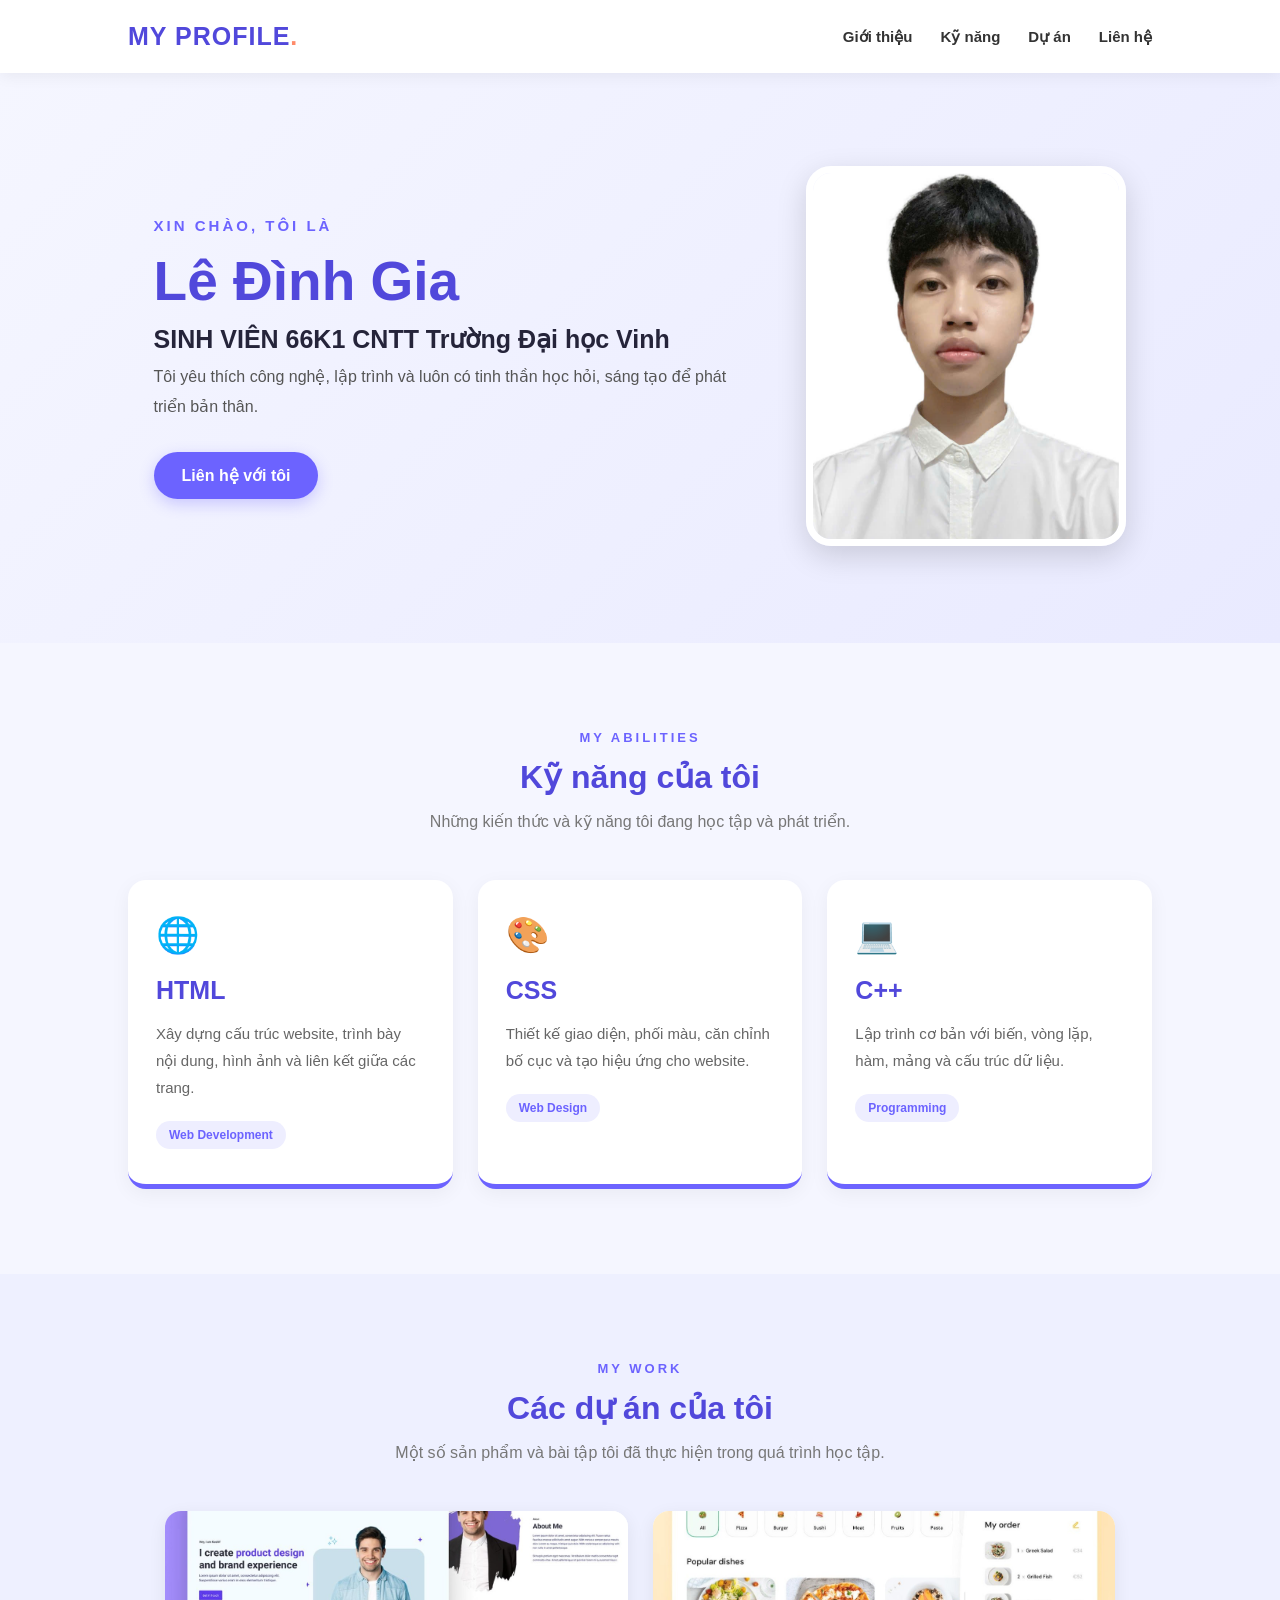
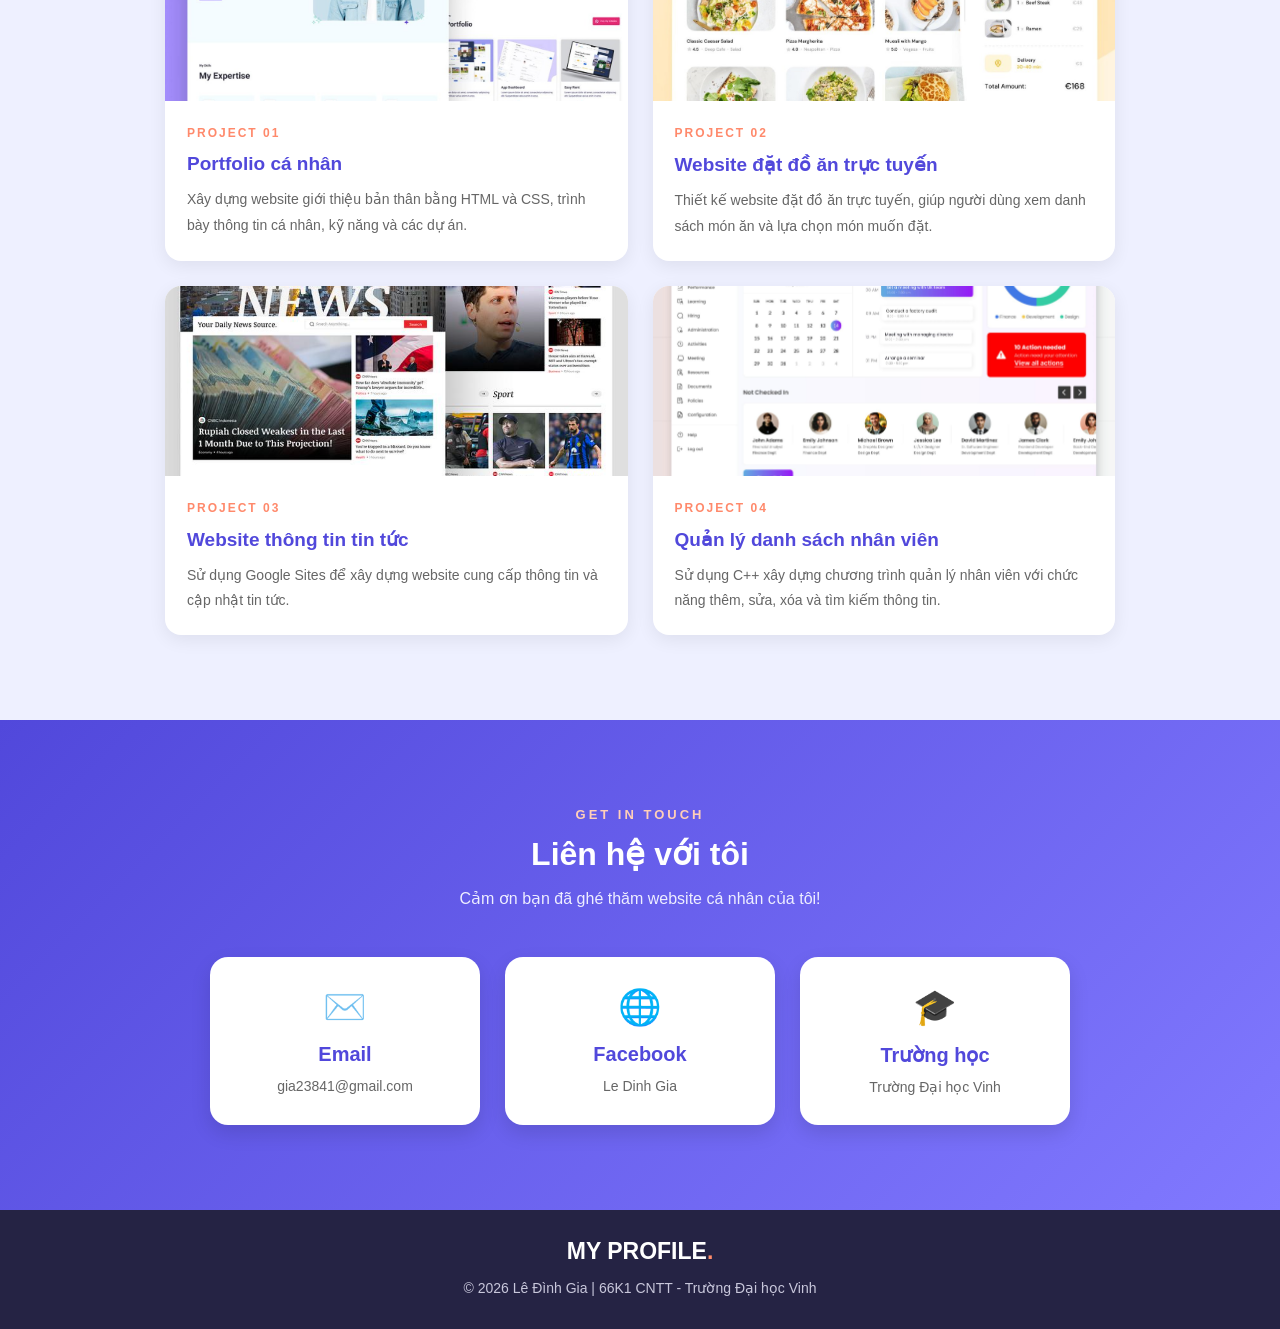
==== commit 631f1ae0: "Update index.html" ====
--- a/index.html
+++ b/index.html
@@ -29,9 +29,7 @@
 
             <h1>Lê Đình Gia</h1>
 
-            <h2>Sinh viên Công nghệ thông tin</h2>
-
-            <h3>Năm 2 - Lớp 66K1 | Trường Đại học Vinh</h3>
+            <h2>SINH VIÊN 66K1 CNTT Trường Đại học Vinh</h2>
 
             <p>
                 Tôi yêu thích công nghệ, lập trình và luôn có tinh thần
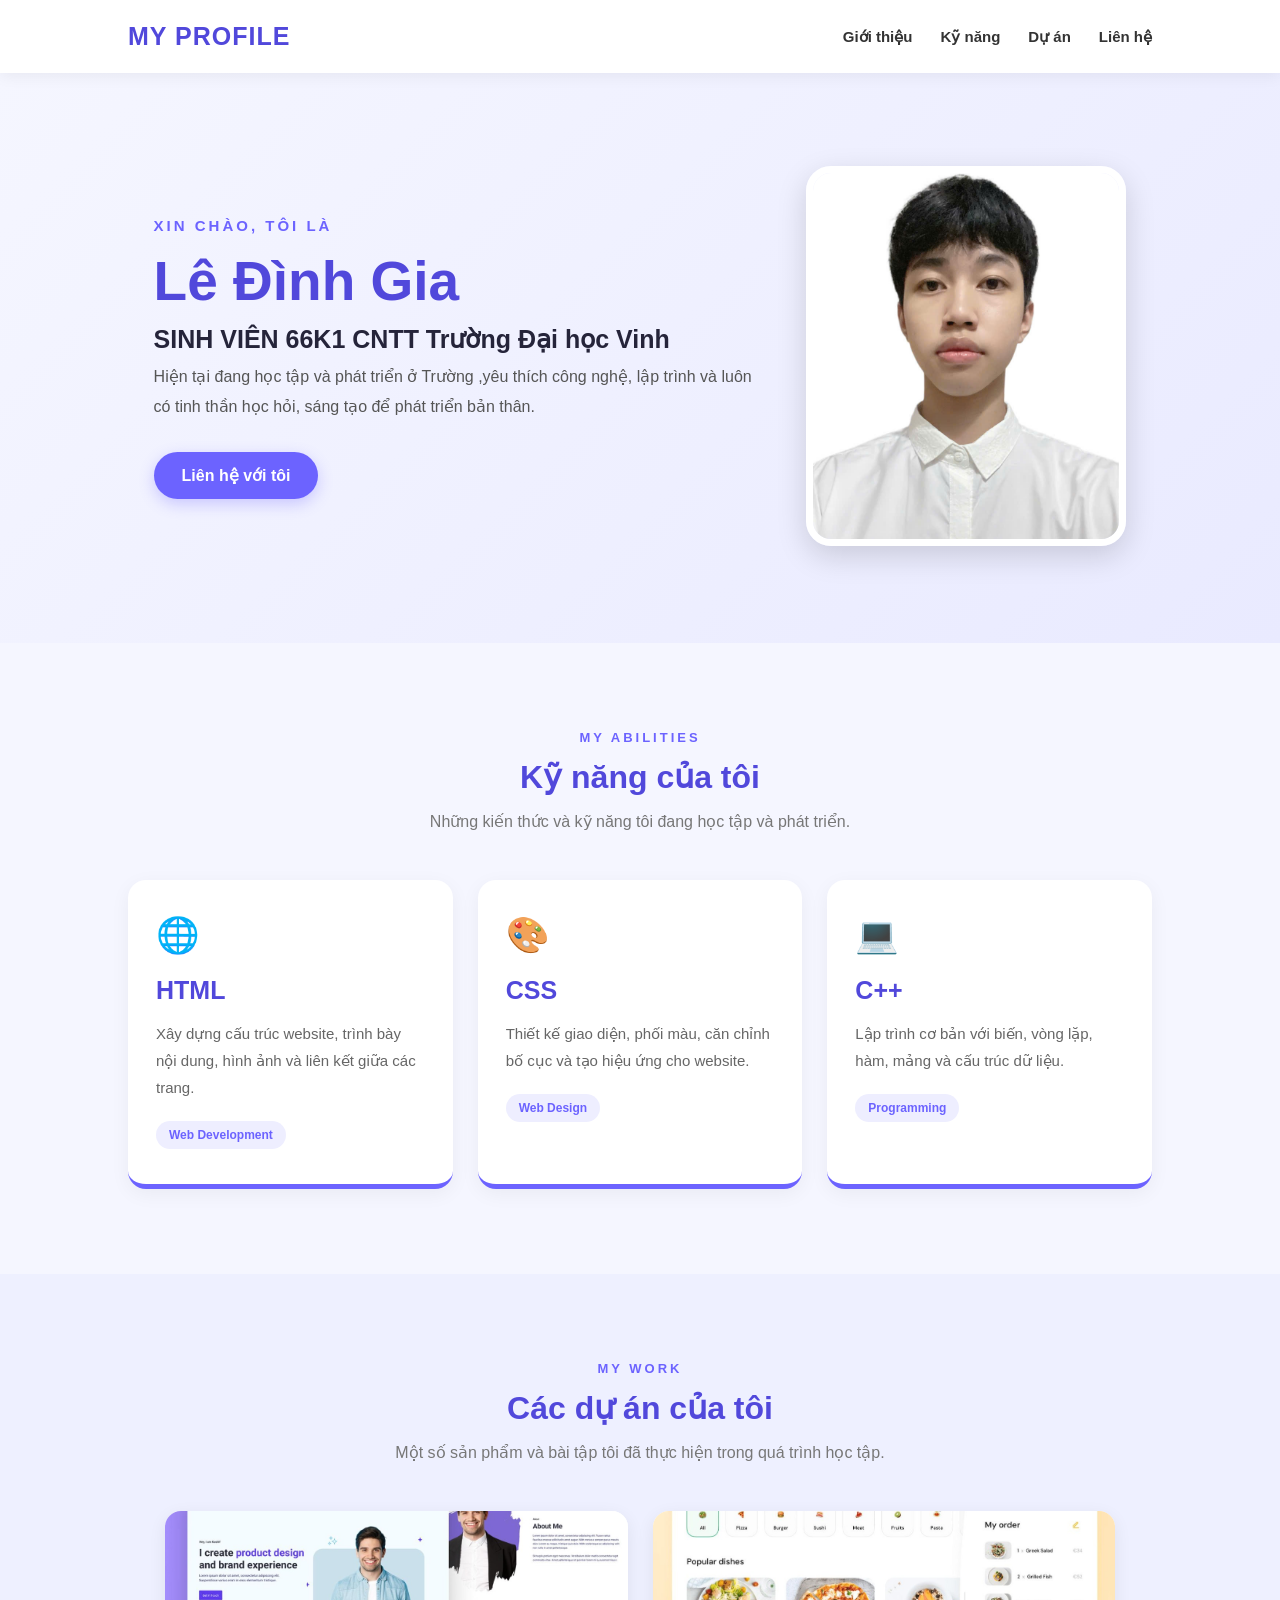
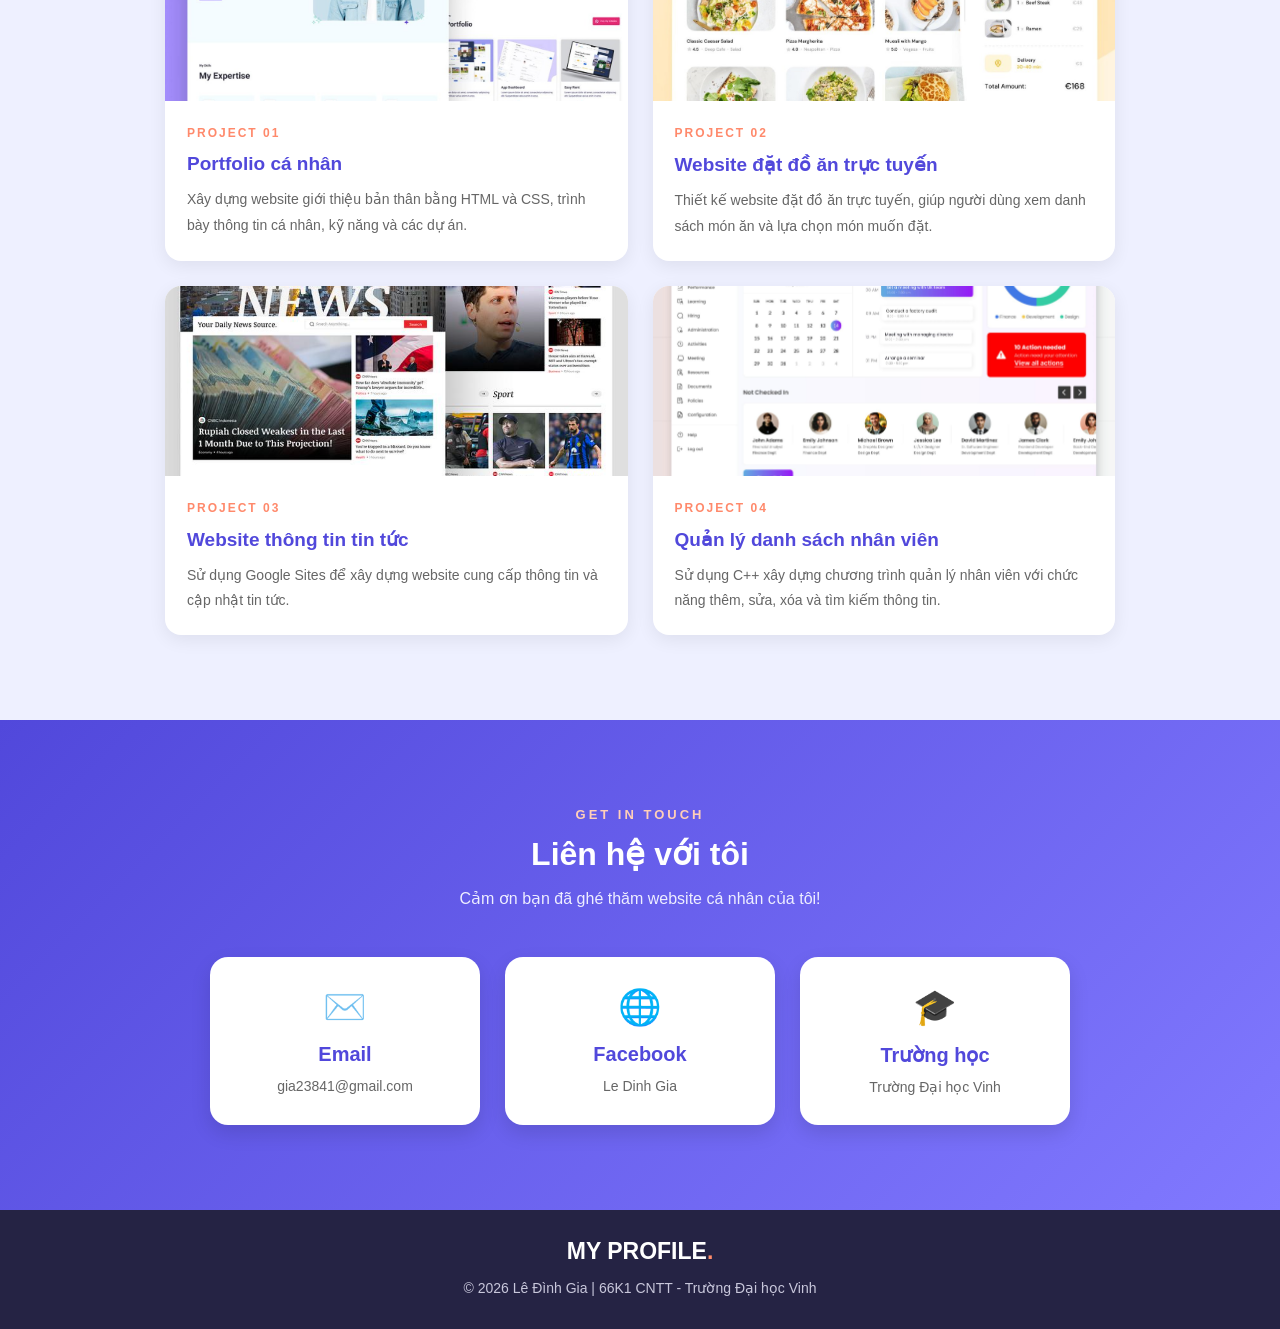
==== commit e4bb295a: "Update index.html" ====
--- a/index.html
+++ b/index.html
@@ -11,7 +11,7 @@
 
     <!-- MENU -->
     <header>
-        <h2 class="logo">MY PROFILE<span>.</span></h2>
+        <h2 class="logo">MY PROFILE</span></h2>
 
         <nav>
             <a href="#about">Giới thiệu</a>
@@ -32,7 +32,7 @@
             <h2>SINH VIÊN 66K1 CNTT Trường Đại học Vinh</h2>
 
             <p>
-                Tôi yêu thích công nghệ, lập trình và luôn có tinh thần
+                 Hiện tại đang học tập và phát triển ở Trường ,yêu thích công nghệ, lập trình và luôn có tinh thần
                 học hỏi, sáng tạo để phát triển bản thân.
             </p>
 
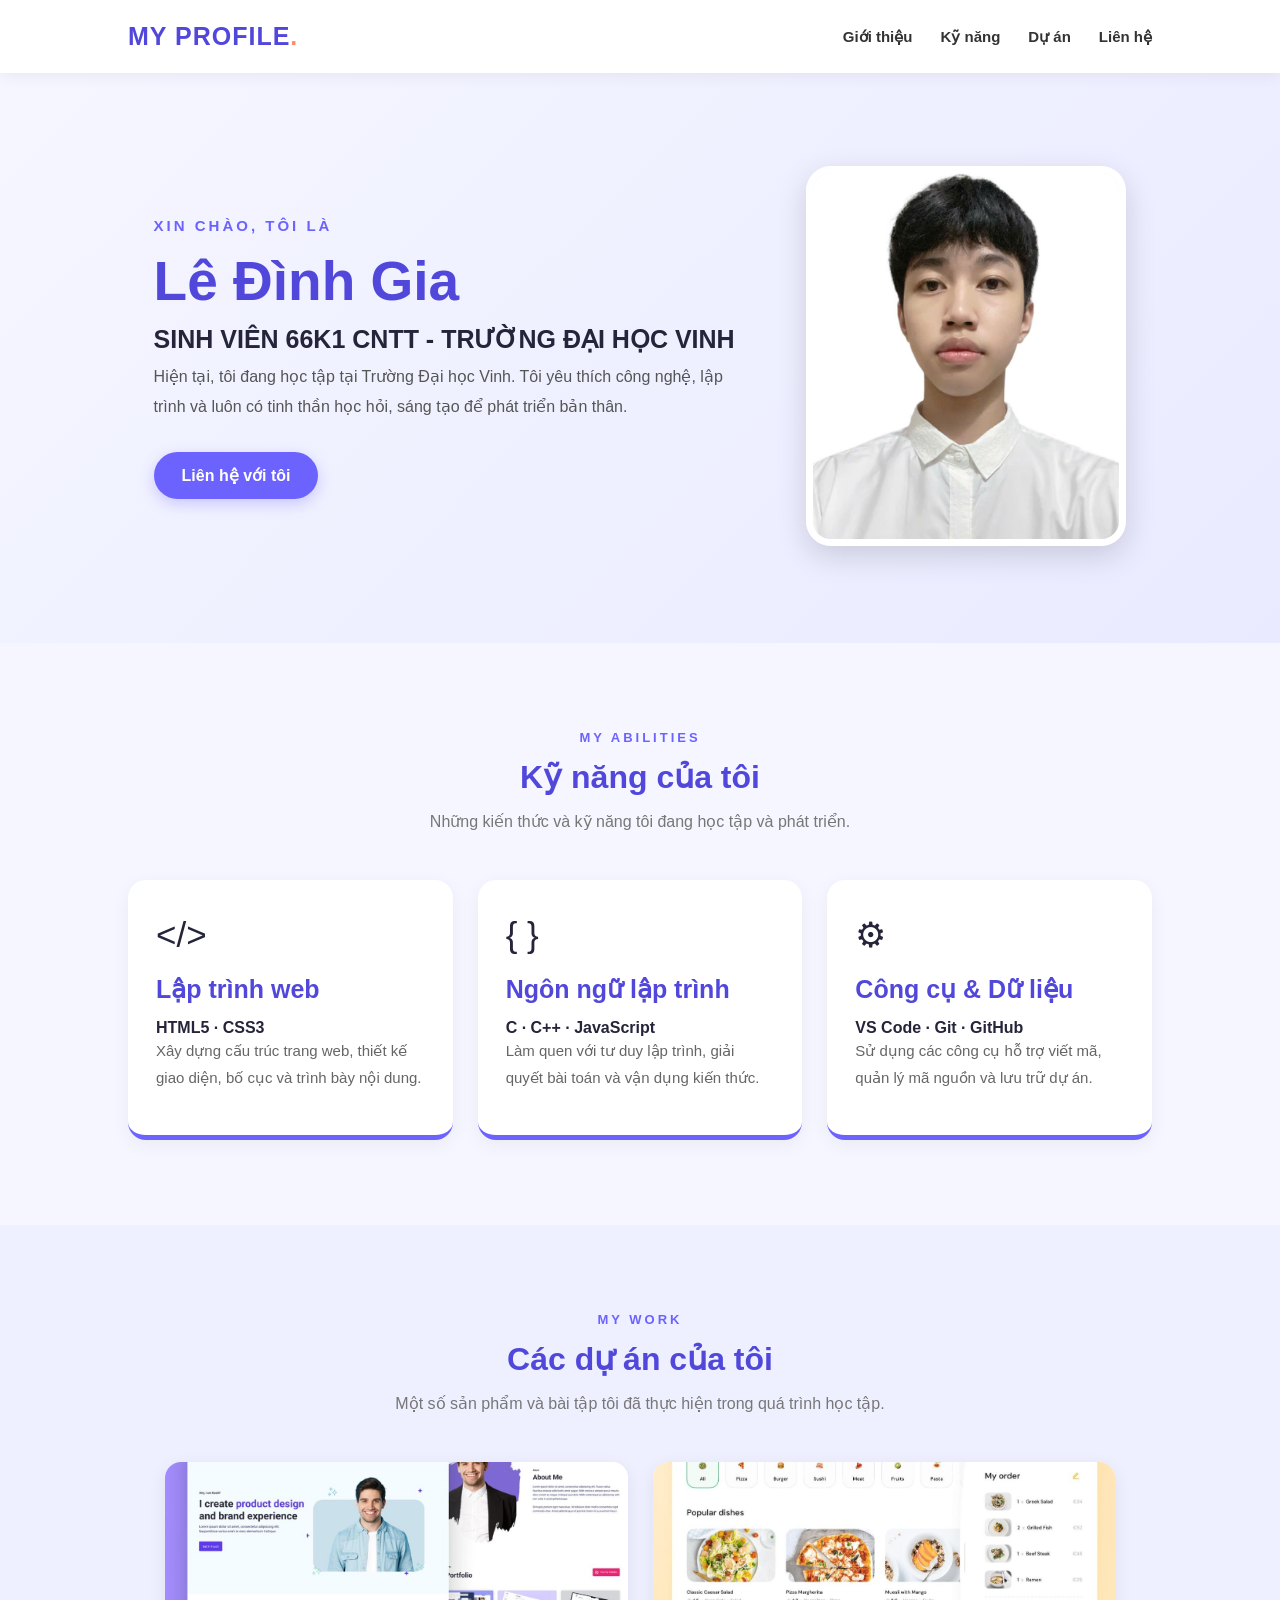
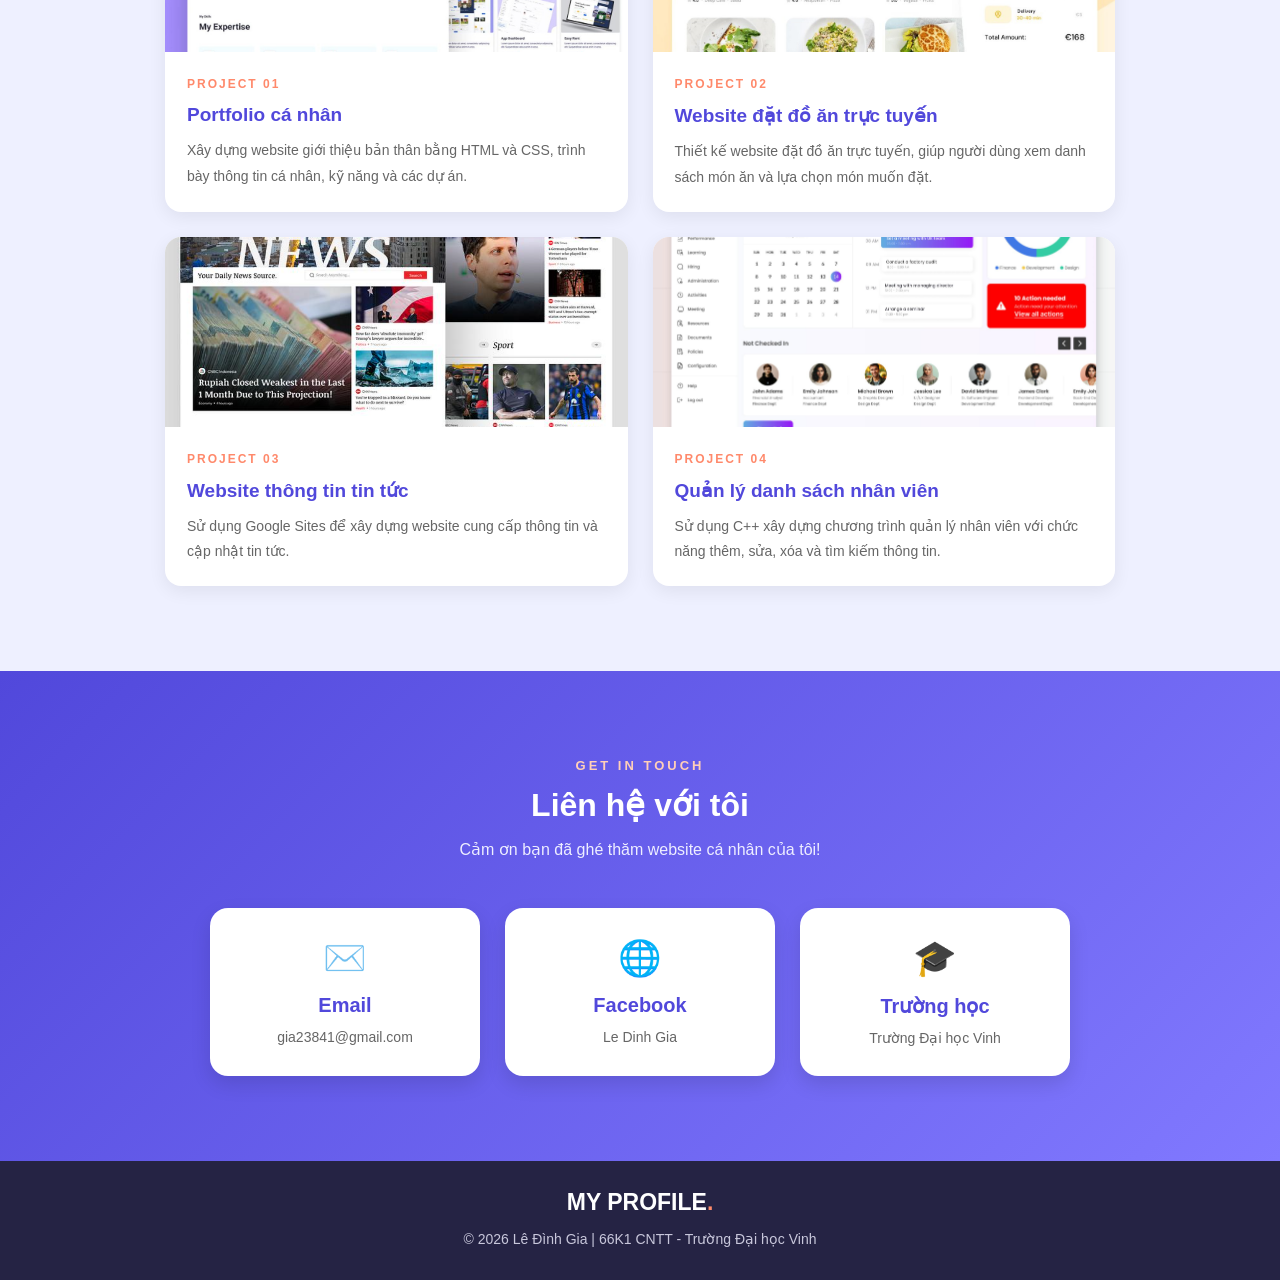
==== commit 7f36adaf: "Update index.html" ====
--- a/index.html
+++ b/index.html
@@ -11,7 +11,7 @@
 
     <!-- MENU -->
     <header>
-        <h2 class="logo">MY PROFILE</span></h2>
+        <h2 class="logo">MY PROFILE<span>.</span></h2>
 
         <nav>
             <a href="#about">Giới thiệu</a>
@@ -29,10 +29,11 @@
 
             <h1>Lê Đình Gia</h1>
 
-            <h2>SINH VIÊN 66K1 CNTT Trường Đại học Vinh</h2>
+            <h2>SINH VIÊN 66K1 CNTT - TRƯỜNG ĐẠI HỌC VINH</h2>
 
             <p>
-                 Hiện tại đang học tập và phát triển ở Trường ,yêu thích công nghệ, lập trình và luôn có tinh thần
+                Hiện tại, tôi đang học tập tại Trường Đại học Vinh.
+                Tôi yêu thích công nghệ, lập trình và luôn có tinh thần
                 học hỏi, sáng tạo để phát triển bản thân.
             </p>
 
@@ -56,34 +57,52 @@
 
         <div class="skill-list">
 
+            <!-- KỸ NĂNG 1 -->
             <div class="skill-item">
-                <div class="skill-icon">🌐</div>
-                <h3>HTML</h3>
+                <div class="skill-icon">&lt;/&gt;</div>
+
+                <h3>Lập trình web</h3>
+
+                <div class="skill-line"></div>
+
+                <h4>HTML5 · CSS3</h4>
+
                 <p>
-                    Xây dựng cấu trúc website, trình bày nội dung,
-                    hình ảnh và liên kết giữa các trang.
+                    Xây dựng cấu trúc trang web, thiết kế giao diện,
+                    bố cục và trình bày nội dung.
                 </p>
-                <span class="skill-tag">Web Development</span>
-            </div>
-
+            </div>
+
+            <!-- KỸ NĂNG 2 -->
             <div class="skill-item">
-                <div class="skill-icon">🎨</div>
-                <h3>CSS</h3>
+                <div class="skill-icon">{ }</div>
+
+                <h3>Ngôn ngữ lập trình</h3>
+
+                <div class="skill-line"></div>
+
+                <h4>C · C++ · JavaScript</h4>
+
                 <p>
-                    Thiết kế giao diện, phối màu, căn chỉnh bố cục
-                    và tạo hiệu ứng cho website.
+                    Làm quen với tư duy lập trình, giải quyết bài toán
+                    và vận dụng kiến thức.
                 </p>
-                <span class="skill-tag">Web Design</span>
-            </div>
-
+            </div>
+
+            <!-- KỸ NĂNG 3 -->
             <div class="skill-item">
-                <div class="skill-icon">💻</div>
-                <h3>C++</h3>
+                <div class="skill-icon">⚙</div>
+
+                <h3>Công cụ & Dữ liệu</h3>
+
+                <div class="skill-line"></div>
+
+                <h4>VS Code · Git · GitHub</h4>
+
                 <p>
-                    Lập trình cơ bản với biến, vòng lặp, hàm,
-                    mảng và cấu trúc dữ liệu.
+                    Sử dụng các công cụ hỗ trợ viết mã,
+                    quản lý mã nguồn và lưu trữ dự án.
                 </p>
-                <span class="skill-tag">Programming</span>
             </div>
 
         </div>
